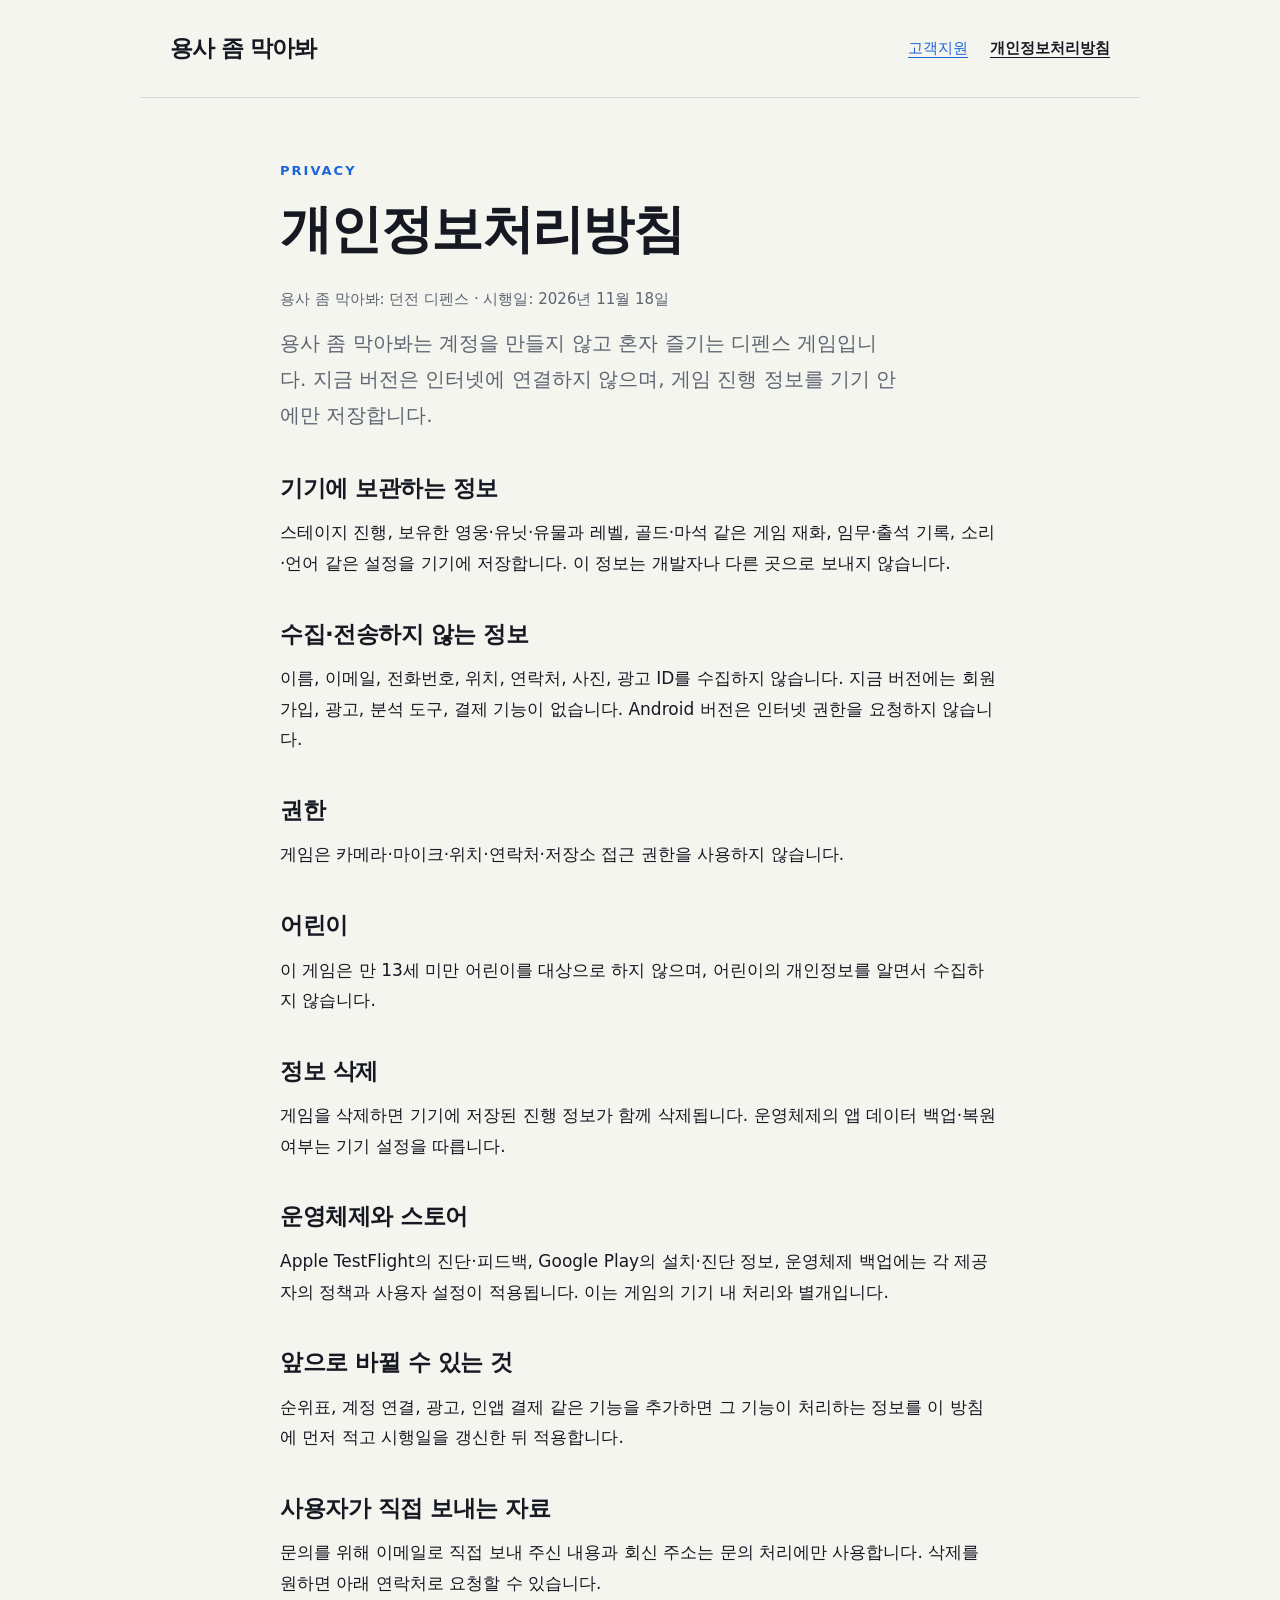
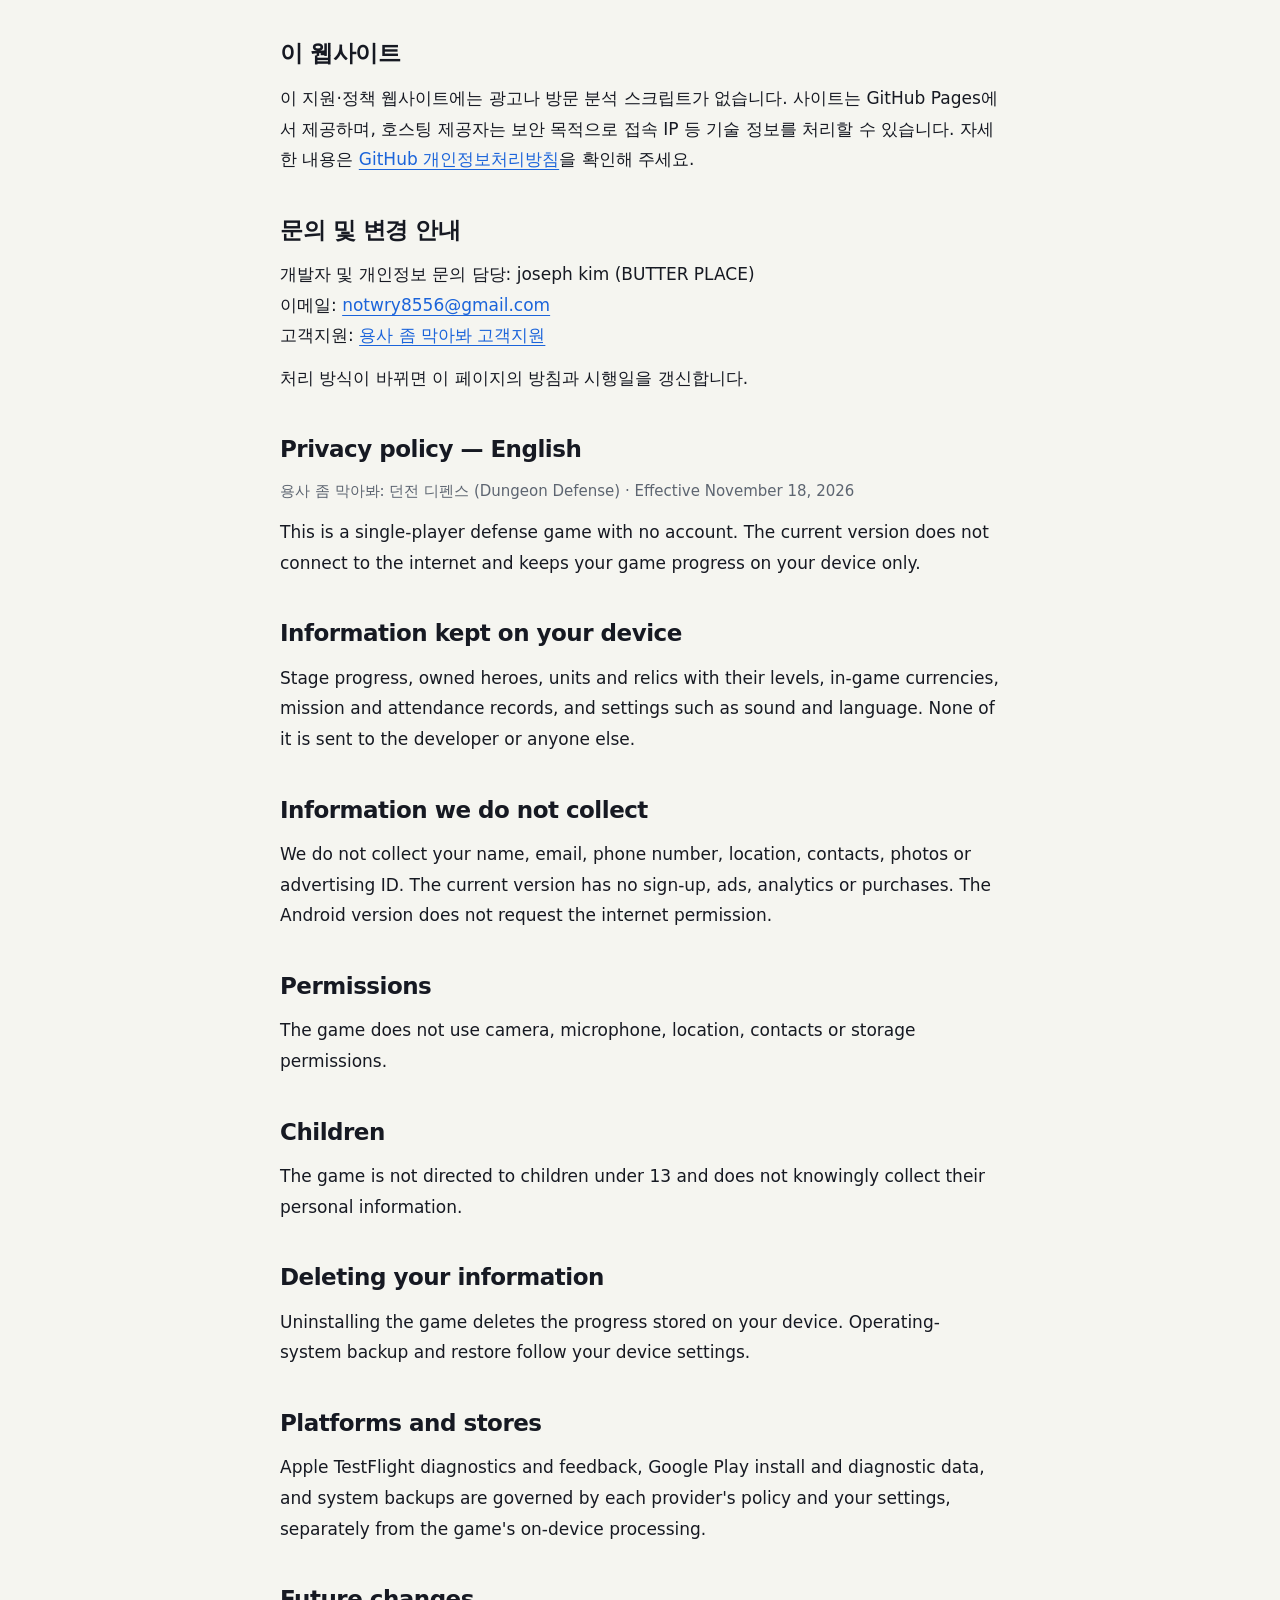
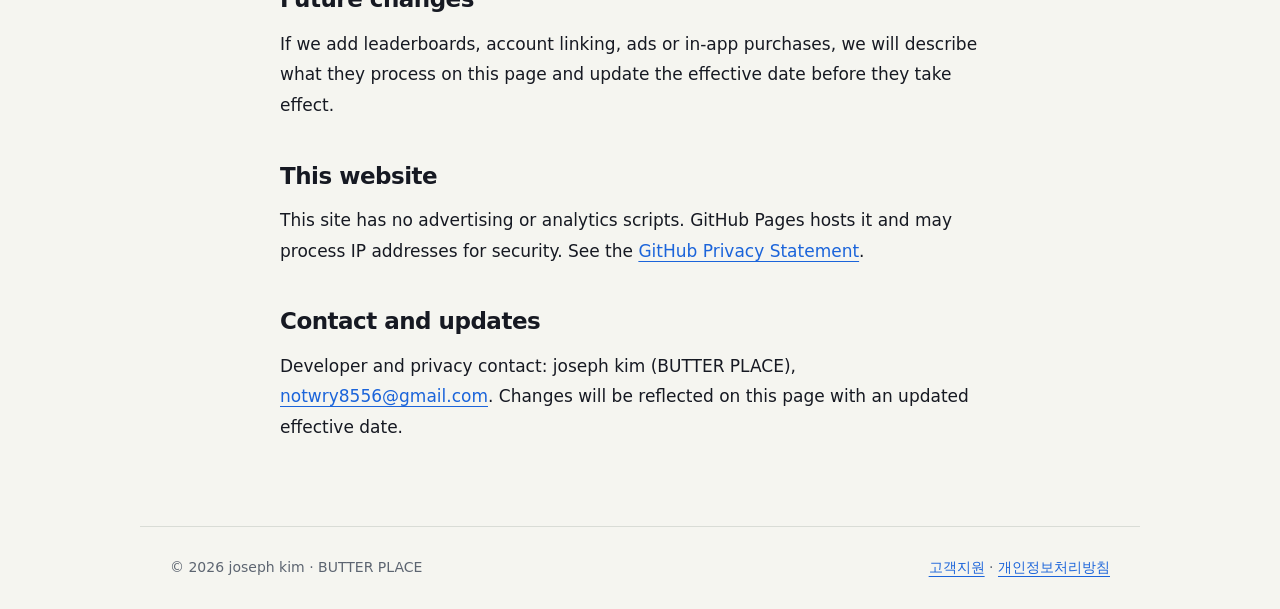
==== privacy/index.html @ f3224061 "용사 좀 막아봐: 고객지원 · 개인정보처리방침 페이지 Co-Authored-By: Claude Fable 5.2 <noreply@anthropic.com>" ====
<!doctype html>
<html lang="ko"><head><meta charset="utf-8"><meta name="viewport" content="width=device-width,initial-scale=1"><meta name="description" content="용사 좀 막아봐: 던전 디펜스 개인정보처리방침. 기기에 저장하는 게임 진행 정보, 권한, 삭제 방법과 문의 연락처 안내."><title>개인정보처리방침 · 용사 좀 막아봐</title><link rel="stylesheet" href="../style.css"></head><body>
<header><a href="../" aria-label="용사 좀 막아봐 홈">용사 좀 막아봐</a><nav aria-label="주요 메뉴"><a href="../support/">고객지원</a><a href="../privacy/" aria-current="page">개인정보처리방침</a></nav></header>
<main class="prose"><span class="eyebrow">PRIVACY</span><h1>개인정보처리방침</h1><p class="date">용사 좀 막아봐: 던전 디펜스 · 시행일: 2026년 11월 18일</p><p class="lead">용사 좀 막아봐는 계정을 만들지 않고 혼자 즐기는 디펜스 게임입니다. 지금 버전은 인터넷에 연결하지 않으며, 게임 진행 정보를 기기 안에만 저장합니다.</p>
<h2>기기에 보관하는 정보</h2><p>스테이지 진행, 보유한 영웅·유닛·유물과 레벨, 골드·마석 같은 게임 재화, 임무·출석 기록, 소리·언어 같은 설정을 기기에 저장합니다. 이 정보는 개발자나 다른 곳으로 보내지 않습니다.</p>
<h2>수집·전송하지 않는 정보</h2><p>이름, 이메일, 전화번호, 위치, 연락처, 사진, 광고 ID를 수집하지 않습니다. 지금 버전에는 회원 가입, 광고, 분석 도구, 결제 기능이 없습니다. Android 버전은 인터넷 권한을 요청하지 않습니다.</p>
<h2>권한</h2><p>게임은 카메라·마이크·위치·연락처·저장소 접근 권한을 사용하지 않습니다.</p>
<h2>어린이</h2><p>이 게임은 만 13세 미만 어린이를 대상으로 하지 않으며, 어린이의 개인정보를 알면서 수집하지 않습니다.</p>
<h2>정보 삭제</h2><p>게임을 삭제하면 기기에 저장된 진행 정보가 함께 삭제됩니다. 운영체제의 앱 데이터 백업·복원 여부는 기기 설정을 따릅니다.</p>
<h2>운영체제와 스토어</h2><p>Apple TestFlight의 진단·피드백, Google Play의 설치·진단 정보, 운영체제 백업에는 각 제공자의 정책과 사용자 설정이 적용됩니다. 이는 게임의 기기 내 처리와 별개입니다.</p>
<h2>앞으로 바뀔 수 있는 것</h2><p>순위표, 계정 연결, 광고, 인앱 결제 같은 기능을 추가하면 그 기능이 처리하는 정보를 이 방침에 먼저 적고 시행일을 갱신한 뒤 적용합니다.</p>
<h2>사용자가 직접 보내는 자료</h2><p>문의를 위해 이메일로 직접 보내 주신 내용과 회신 주소는 문의 처리에만 사용합니다. 삭제를 원하면 아래 연락처로 요청할 수 있습니다.</p>
<h2>이 웹사이트</h2><p>이 지원·정책 웹사이트에는 광고나 방문 분석 스크립트가 없습니다. 사이트는 GitHub Pages에서 제공하며, 호스팅 제공자는 보안 목적으로 접속 IP 등 기술 정보를 처리할 수 있습니다. 자세한 내용은 <a href="https://docs.github.com/ko/site-policy/privacy-policies/github-general-privacy-statement">GitHub 개인정보처리방침</a>을 확인해 주세요.</p>
<h2>문의 및 변경 안내</h2><p>개발자 및 개인정보 문의 담당: joseph kim (BUTTER PLACE)<br>이메일: <a href="mailto:notwry8556@gmail.com">notwry8556@gmail.com</a><br>고객지원: <a href="../support/">용사 좀 막아봐 고객지원</a></p><p>처리 방식이 바뀌면 이 페이지의 방침과 시행일을 갱신합니다.</p>
<section id="english" lang="en"><h2>Privacy policy — English</h2><p class="date">용사 좀 막아봐: 던전 디펜스 (Dungeon Defense) · Effective November 18, 2026</p><p>This is a single-player defense game with no account. The current version does not connect to the internet and keeps your game progress on your device only.</p>
<h2>Information kept on your device</h2><p>Stage progress, owned heroes, units and relics with their levels, in-game currencies, mission and attendance records, and settings such as sound and language. None of it is sent to the developer or anyone else.</p>
<h2>Information we do not collect</h2><p>We do not collect your name, email, phone number, location, contacts, photos or advertising ID. The current version has no sign-up, ads, analytics or purchases. The Android version does not request the internet permission.</p>
<h2>Permissions</h2><p>The game does not use camera, microphone, location, contacts or storage permissions.</p>
<h2>Children</h2><p>The game is not directed to children under 13 and does not knowingly collect their personal information.</p>
<h2>Deleting your information</h2><p>Uninstalling the game deletes the progress stored on your device. Operating-system backup and restore follow your device settings.</p>
<h2>Platforms and stores</h2><p>Apple TestFlight diagnostics and feedback, Google Play install and diagnostic data, and system backups are governed by each provider's policy and your settings, separately from the game's on-device processing.</p>
<h2>Future changes</h2><p>If we add leaderboards, account linking, ads or in-app purchases, we will describe what they process on this page and update the effective date before they take effect.</p>
<h2>This website</h2><p>This site has no advertising or analytics scripts. GitHub Pages hosts it and may process IP addresses for security. See the <a href="https://docs.github.com/en/site-policy/privacy-policies/github-general-privacy-statement">GitHub Privacy Statement</a>.</p>
<h2>Contact and updates</h2><p>Developer and privacy contact: joseph kim (BUTTER PLACE), <a href="mailto:notwry8556@gmail.com">notwry8556@gmail.com</a>. Changes will be reflected on this page with an updated effective date.</p></section></main>
<footer><p>© 2026 joseph kim · BUTTER PLACE</p><p><a href="../support/">고객지원</a> · <a href="../privacy/">개인정보처리방침</a></p></footer></body></html>
---- style.css ----
:root{color-scheme:light;--ink:#161922;--muted:#5d6571;--paper:#f5f5f0;--line:#d9dcd6;--accent:#1b64da}*{box-sizing:border-box}body{margin:0;background:var(--paper);color:var(--ink);font:17px/1.8 system-ui,-apple-system,BlinkMacSystemFont,"Apple SD Gothic Neo","Noto Sans KR",sans-serif}a{color:var(--accent);text-underline-offset:4px}a:focus-visible,summary:focus-visible{outline:3px solid var(--accent);outline-offset:5px}header,main,footer{max-width:1000px;margin:auto;padding:28px 30px}header{display:flex;justify-content:space-between;align-items:center;border-bottom:1px solid var(--line);gap:24px}header>a{text-decoration:none;color:var(--ink);font-weight:800;font-size:23px;letter-spacing:-1px}nav{display:flex;flex-wrap:wrap;gap:22px;font-size:15px}nav a[aria-current=page]{font-weight:750;color:var(--ink)}main{padding-top:56px;padding-bottom:72px}h1{font-size:clamp(30px,5vw,52px);line-height:1.25;letter-spacing:-1.6px;margin:12px 0 24px}h2{font-size:23px;line-height:1.5;margin:38px 0 12px;letter-spacing:-.5px}p{margin:12px 0}li{margin:8px 0}.eyebrow{font-size:13px;font-weight:750;letter-spacing:2px;text-transform:uppercase;color:var(--accent)}.lead{font-size:20px;color:var(--muted);max-width:620px}.hero{display:grid;grid-template-columns:1.5fr 1fr;align-items:center;gap:44px}.logo{width:100%;max-width:320px;height:auto;justify-self:end}.actions{display:flex;flex-wrap:wrap;gap:18px;align-items:center;margin-top:28px}.button{display:inline-block;background:var(--ink);color:white;border:2px solid var(--ink);border-radius:10px;padding:10px 18px;text-decoration:none;font-weight:650}.cards{display:grid;grid-template-columns:repeat(3,1fr);gap:18px;margin-top:46px}.card{background:#fff;border:1px solid var(--line);border-radius:14px;padding:24px}.card h2{margin:0 0 10px;font-size:20px}.card p{font-size:16px;color:var(--muted);margin:0}.prose{max-width:780px}.notice{border-left:4px solid #3182f6;background:#fff;padding:16px 20px;margin:24px 0}.email{font-size:clamp(17px,3vw,23px);overflow-wrap:anywhere}.date,.muted{color:var(--muted);font-size:15px}details{border-top:1px solid var(--line);padding:18px 0}details:last-child{border-bottom:1px solid var(--line)}summary{cursor:pointer;font-weight:650}details p{color:var(--muted)}footer{border-top:1px solid var(--line);color:var(--muted);font-size:14px;display:flex;justify-content:space-between;gap:20px;flex-wrap:wrap}footer p{margin:0}.lang{margin-top:48px;padding-top:24px;border-top:1px solid var(--line)}@media(max-width:640px){header,main,footer{padding-left:22px;padding-right:22px}header{align-items:flex-start;gap:16px}nav{gap:8px 16px;font-size:14px}.hero{grid-template-columns:1fr;gap:28px}.logo{max-width:220px;justify-self:start;grid-row:1}.cards{grid-template-columns:1fr;gap:14px;margin-top:32px}main{padding-top:36px}h1{letter-spacing:-1px}.lead{font-size:18px}}
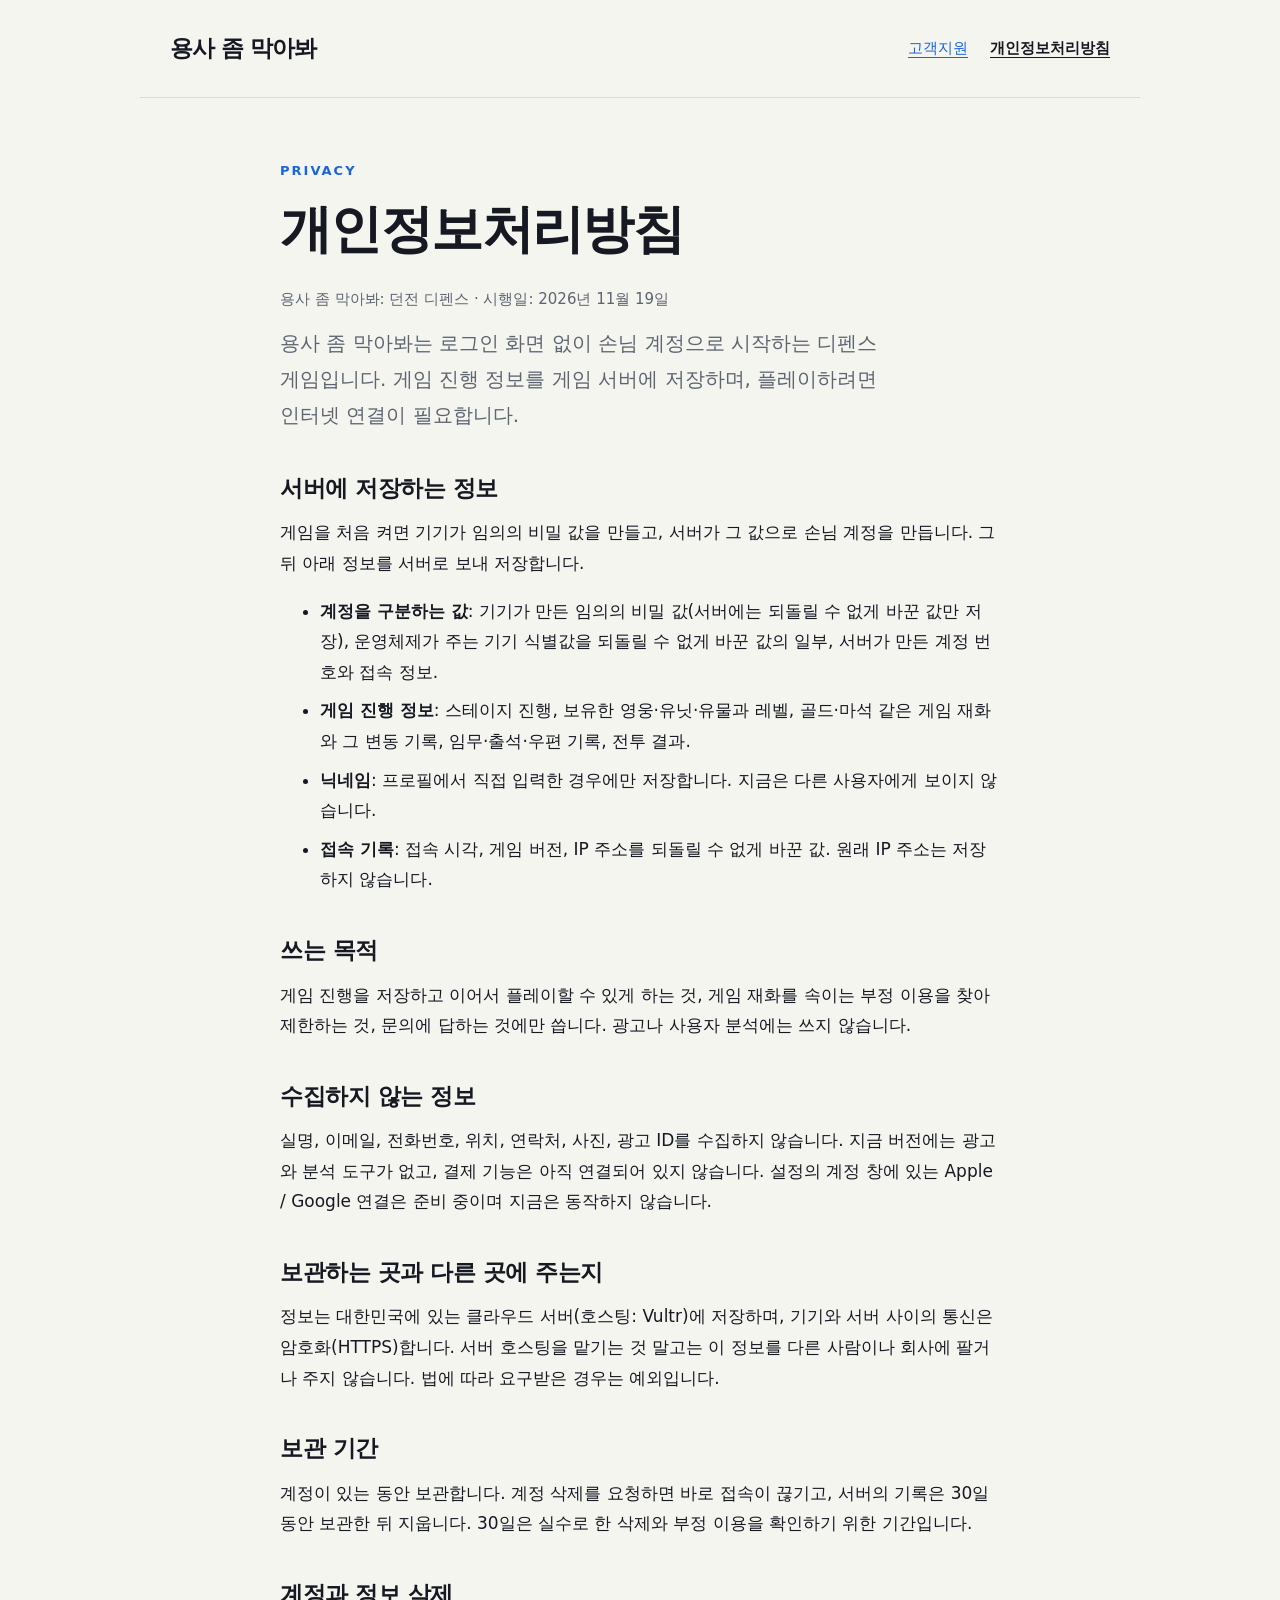
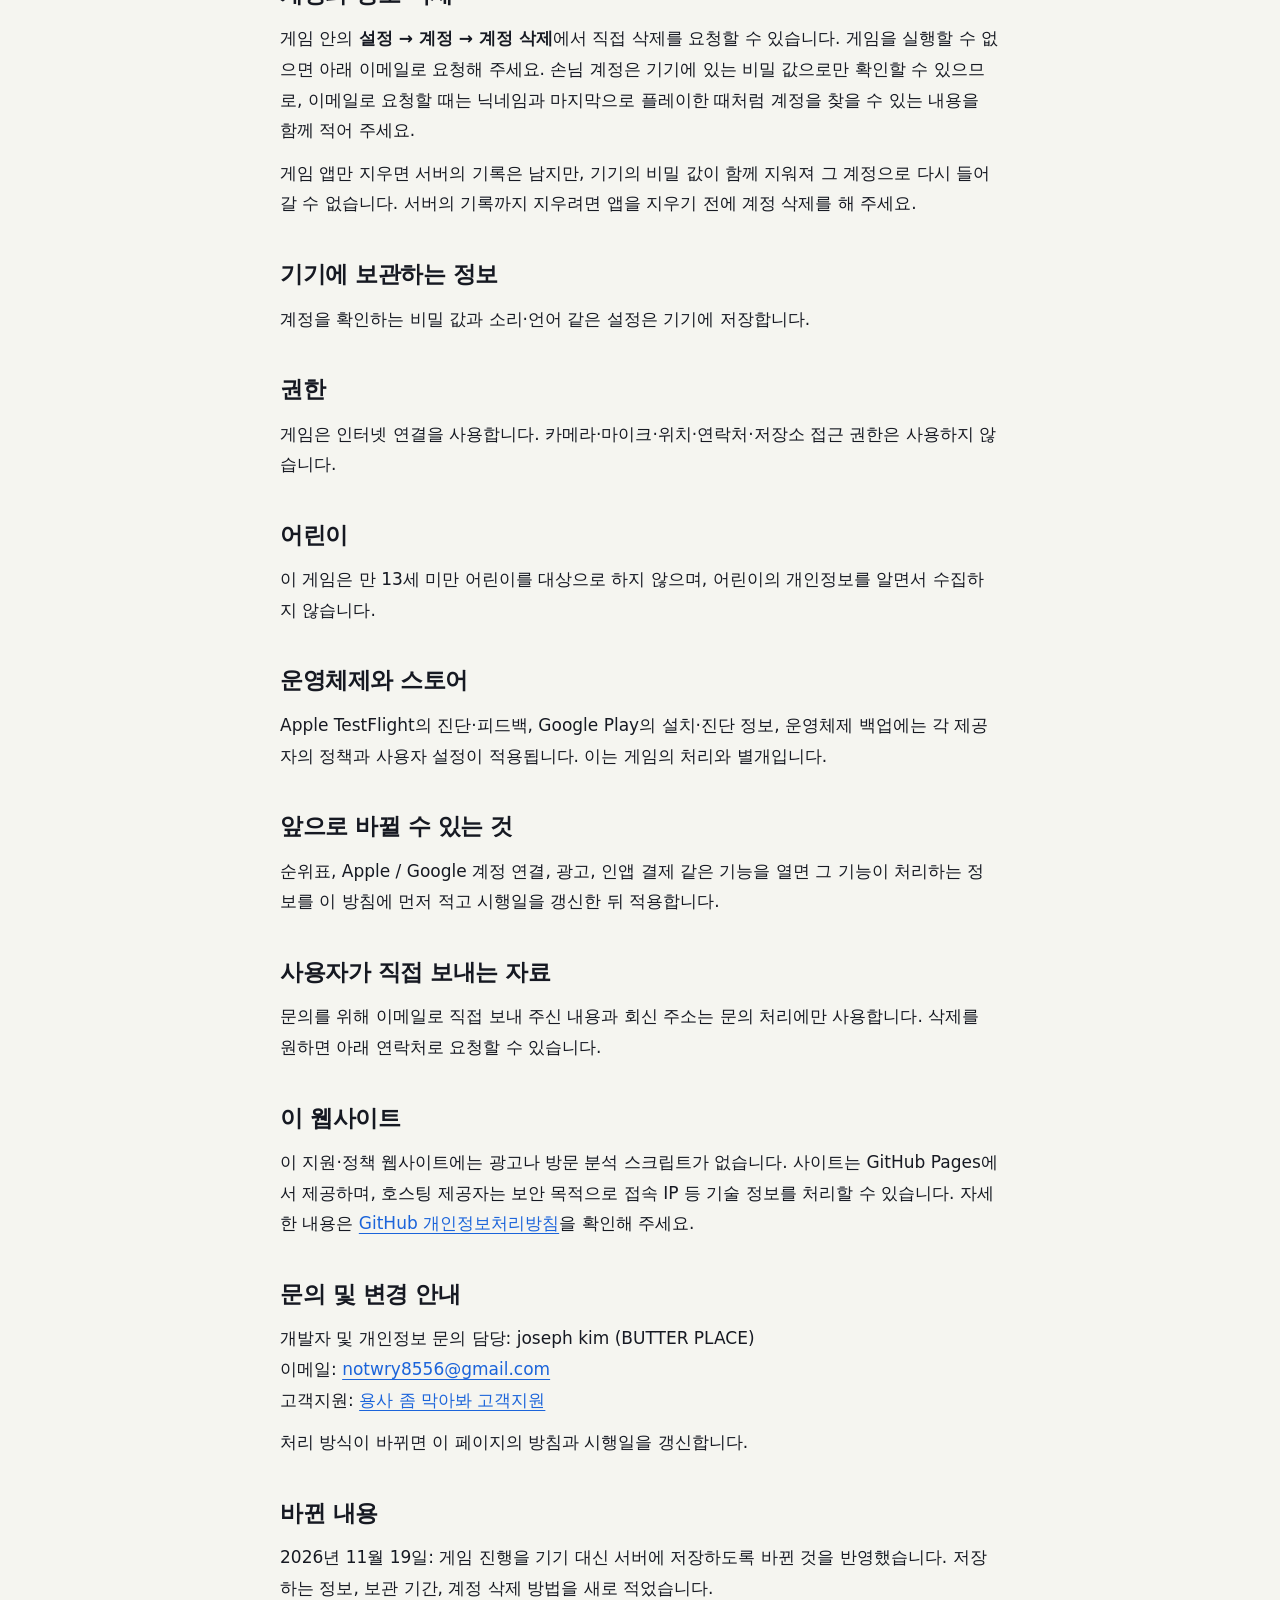
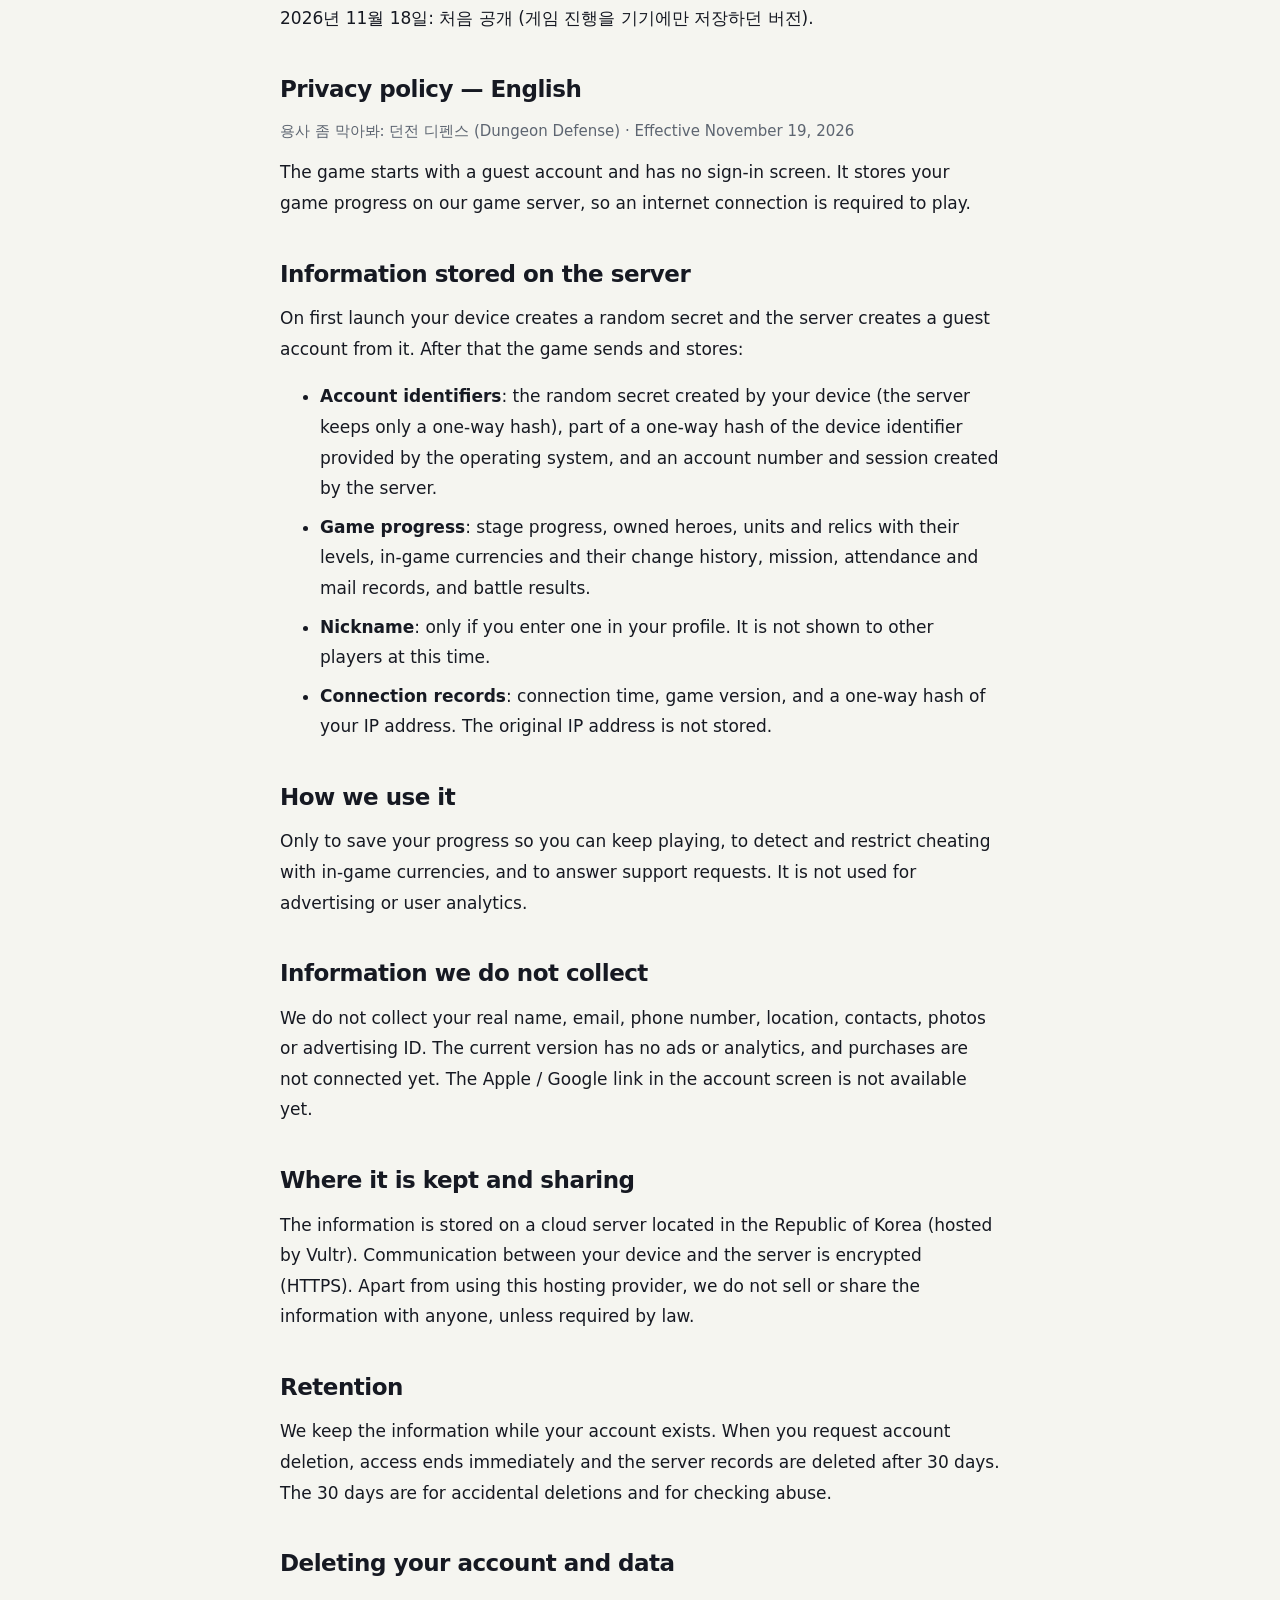
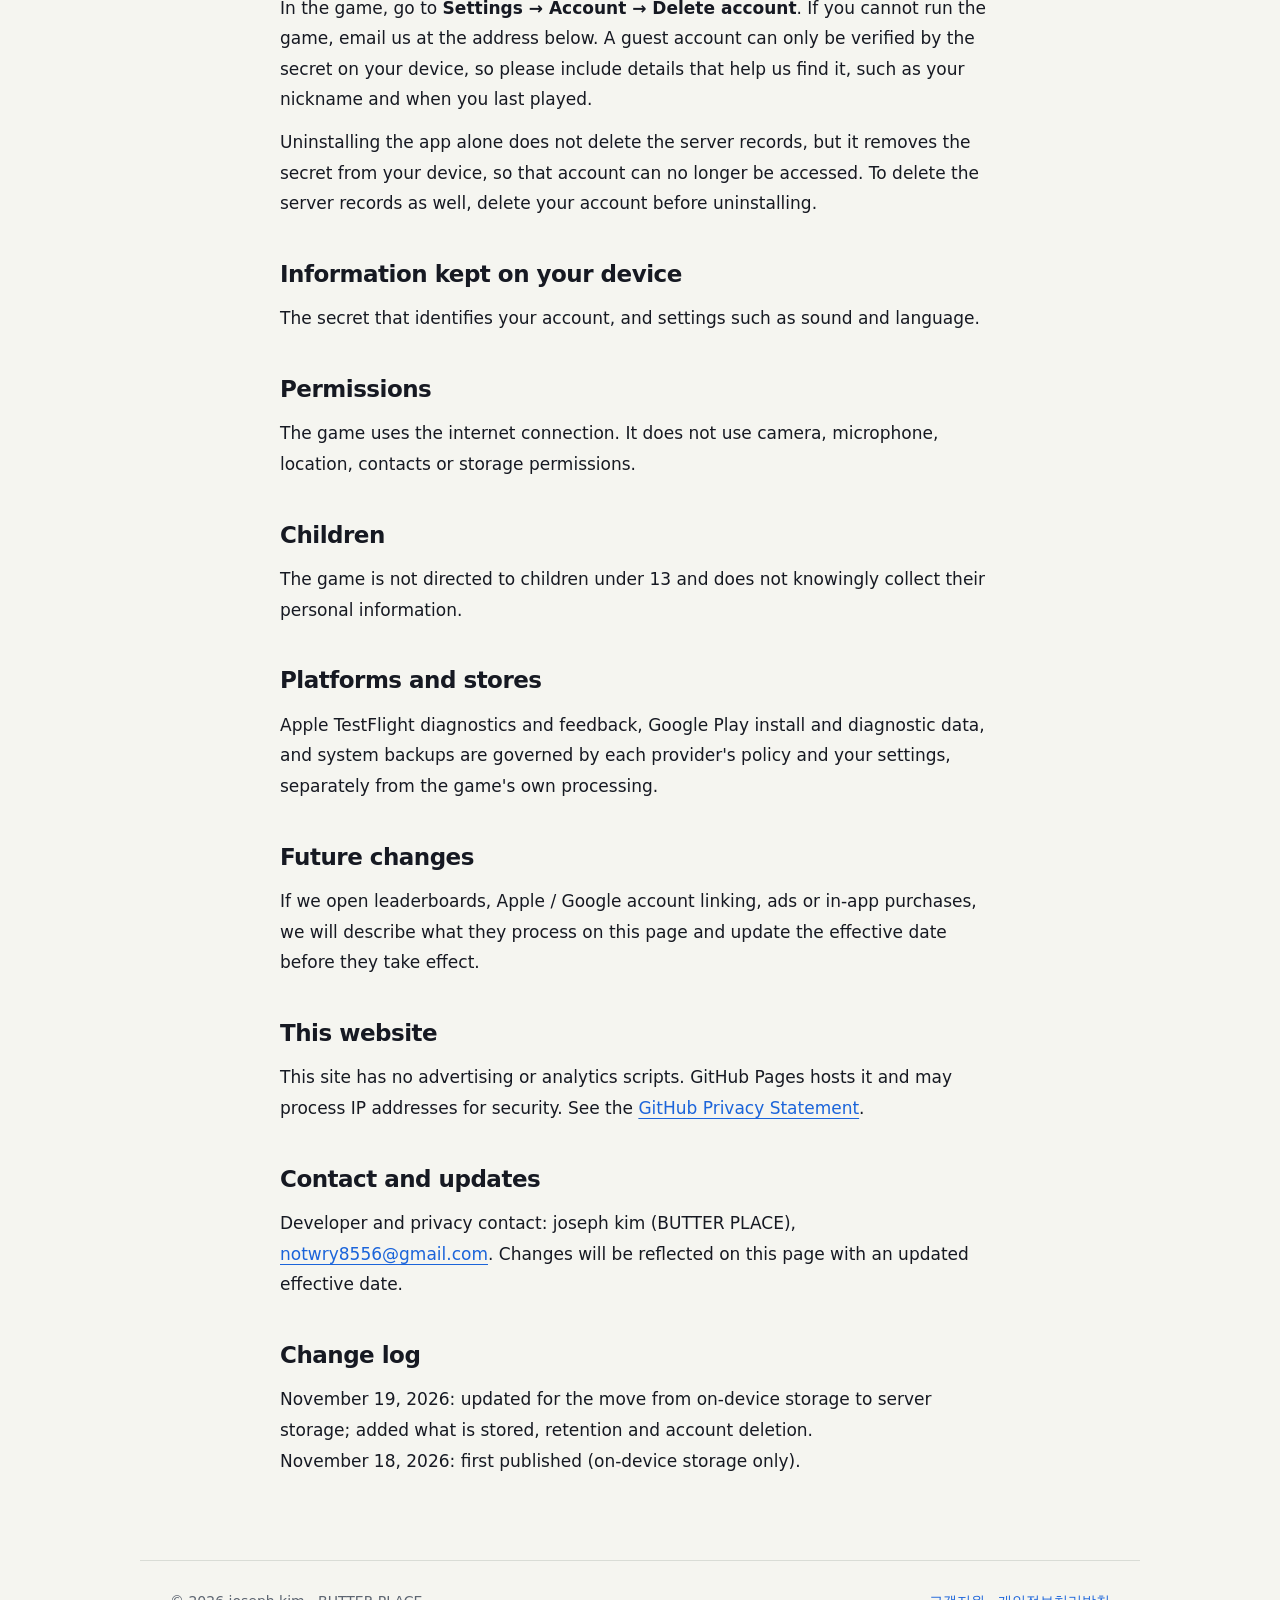
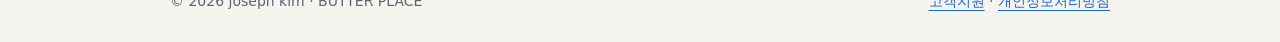
==== commit a0f035d0: "개인정보처리방침 · 고객지원: 서버 저장 반영 (시행일 2026-11-19) 게임 진행을 기기 대신 서버에 저장하게 된 것을 반영한다. 저장하는 정보, 쓰는 목적, 보관 기간(삭제" ====
--- a/privacy/index.html
+++ b/privacy/index.html
@@ -1,25 +1,35 @@
 <!doctype html>
-<html lang="ko"><head><meta charset="utf-8"><meta name="viewport" content="width=device-width,initial-scale=1"><meta name="description" content="용사 좀 막아봐: 던전 디펜스 개인정보처리방침. 기기에 저장하는 게임 진행 정보, 권한, 삭제 방법과 문의 연락처 안내."><title>개인정보처리방침 · 용사 좀 막아봐</title><link rel="stylesheet" href="../style.css"></head><body>
+<html lang="ko"><head><meta charset="utf-8"><meta name="viewport" content="width=device-width,initial-scale=1"><meta name="description" content="용사 좀 막아봐: 던전 디펜스 개인정보처리방침. 서버에 저장하는 게임 진행 정보, 보관 기간, 계정 삭제 방법과 문의 연락처 안내."><title>개인정보처리방침 · 용사 좀 막아봐</title><link rel="stylesheet" href="../style.css"></head><body>
 <header><a href="../" aria-label="용사 좀 막아봐 홈">용사 좀 막아봐</a><nav aria-label="주요 메뉴"><a href="../support/">고객지원</a><a href="../privacy/" aria-current="page">개인정보처리방침</a></nav></header>
-<main class="prose"><span class="eyebrow">PRIVACY</span><h1>개인정보처리방침</h1><p class="date">용사 좀 막아봐: 던전 디펜스 · 시행일: 2026년 11월 18일</p><p class="lead">용사 좀 막아봐는 계정을 만들지 않고 혼자 즐기는 디펜스 게임입니다. 지금 버전은 인터넷에 연결하지 않으며, 게임 진행 정보를 기기 안에만 저장합니다.</p>
-<h2>기기에 보관하는 정보</h2><p>스테이지 진행, 보유한 영웅·유닛·유물과 레벨, 골드·마석 같은 게임 재화, 임무·출석 기록, 소리·언어 같은 설정을 기기에 저장합니다. 이 정보는 개발자나 다른 곳으로 보내지 않습니다.</p>
-<h2>수집·전송하지 않는 정보</h2><p>이름, 이메일, 전화번호, 위치, 연락처, 사진, 광고 ID를 수집하지 않습니다. 지금 버전에는 회원 가입, 광고, 분석 도구, 결제 기능이 없습니다. Android 버전은 인터넷 권한을 요청하지 않습니다.</p>
-<h2>권한</h2><p>게임은 카메라·마이크·위치·연락처·저장소 접근 권한을 사용하지 않습니다.</p>
+<main class="prose"><span class="eyebrow">PRIVACY</span><h1>개인정보처리방침</h1><p class="date">용사 좀 막아봐: 던전 디펜스 · 시행일: 2026년 11월 19일</p><p class="lead">용사 좀 막아봐는 로그인 화면 없이 손님 계정으로 시작하는 디펜스 게임입니다. 게임 진행 정보를 게임 서버에 저장하며, 플레이하려면 인터넷 연결이 필요합니다.</p>
+<h2>서버에 저장하는 정보</h2><p>게임을 처음 켜면 기기가 임의의 비밀 값을 만들고, 서버가 그 값으로 손님 계정을 만듭니다. 그 뒤 아래 정보를 서버로 보내 저장합니다.</p><ul><li><strong>계정을 구분하는 값</strong>: 기기가 만든 임의의 비밀 값(서버에는 되돌릴 수 없게 바꾼 값만 저장), 운영체제가 주는 기기 식별값을 되돌릴 수 없게 바꾼 값의 일부, 서버가 만든 계정 번호와 접속 정보.</li><li><strong>게임 진행 정보</strong>: 스테이지 진행, 보유한 영웅·유닛·유물과 레벨, 골드·마석 같은 게임 재화와 그 변동 기록, 임무·출석·우편 기록, 전투 결과.</li><li><strong>닉네임</strong>: 프로필에서 직접 입력한 경우에만 저장합니다. 지금은 다른 사용자에게 보이지 않습니다.</li><li><strong>접속 기록</strong>: 접속 시각, 게임 버전, IP 주소를 되돌릴 수 없게 바꾼 값. 원래 IP 주소는 저장하지 않습니다.</li></ul>
+<h2>쓰는 목적</h2><p>게임 진행을 저장하고 이어서 플레이할 수 있게 하는 것, 게임 재화를 속이는 부정 이용을 찾아 제한하는 것, 문의에 답하는 것에만 씁니다. 광고나 사용자 분석에는 쓰지 않습니다.</p>
+<h2>수집하지 않는 정보</h2><p>실명, 이메일, 전화번호, 위치, 연락처, 사진, 광고 ID를 수집하지 않습니다. 지금 버전에는 광고와 분석 도구가 없고, 결제 기능은 아직 연결되어 있지 않습니다. 설정의 계정 창에 있는 Apple / Google 연결은 준비 중이며 지금은 동작하지 않습니다.</p>
+<h2>보관하는 곳과 다른 곳에 주는지</h2><p>정보는 대한민국에 있는 클라우드 서버(호스팅: Vultr)에 저장하며, 기기와 서버 사이의 통신은 암호화(HTTPS)합니다. 서버 호스팅을 맡기는 것 말고는 이 정보를 다른 사람이나 회사에 팔거나 주지 않습니다. 법에 따라 요구받은 경우는 예외입니다.</p>
+<h2>보관 기간</h2><p>계정이 있는 동안 보관합니다. 계정 삭제를 요청하면 바로 접속이 끊기고, 서버의 기록은 30일 동안 보관한 뒤 지웁니다. 30일은 실수로 한 삭제와 부정 이용을 확인하기 위한 기간입니다.</p>
+<h2 id="delete">계정과 정보 삭제</h2><p>게임 안의 <strong>설정 → 계정 → 계정 삭제</strong>에서 직접 삭제를 요청할 수 있습니다. 게임을 실행할 수 없으면 아래 이메일로 요청해 주세요. 손님 계정은 기기에 있는 비밀 값으로만 확인할 수 있으므로, 이메일로 요청할 때는 닉네임과 마지막으로 플레이한 때처럼 계정을 찾을 수 있는 내용을 함께 적어 주세요.</p><p>게임 앱만 지우면 서버의 기록은 남지만, 기기의 비밀 값이 함께 지워져 그 계정으로 다시 들어갈 수 없습니다. 서버의 기록까지 지우려면 앱을 지우기 전에 계정 삭제를 해 주세요.</p>
+<h2>기기에 보관하는 정보</h2><p>계정을 확인하는 비밀 값과 소리·언어 같은 설정은 기기에 저장합니다.</p>
+<h2>권한</h2><p>게임은 인터넷 연결을 사용합니다. 카메라·마이크·위치·연락처·저장소 접근 권한은 사용하지 않습니다.</p>
 <h2>어린이</h2><p>이 게임은 만 13세 미만 어린이를 대상으로 하지 않으며, 어린이의 개인정보를 알면서 수집하지 않습니다.</p>
-<h2>정보 삭제</h2><p>게임을 삭제하면 기기에 저장된 진행 정보가 함께 삭제됩니다. 운영체제의 앱 데이터 백업·복원 여부는 기기 설정을 따릅니다.</p>
-<h2>운영체제와 스토어</h2><p>Apple TestFlight의 진단·피드백, Google Play의 설치·진단 정보, 운영체제 백업에는 각 제공자의 정책과 사용자 설정이 적용됩니다. 이는 게임의 기기 내 처리와 별개입니다.</p>
-<h2>앞으로 바뀔 수 있는 것</h2><p>순위표, 계정 연결, 광고, 인앱 결제 같은 기능을 추가하면 그 기능이 처리하는 정보를 이 방침에 먼저 적고 시행일을 갱신한 뒤 적용합니다.</p>
+<h2>운영체제와 스토어</h2><p>Apple TestFlight의 진단·피드백, Google Play의 설치·진단 정보, 운영체제 백업에는 각 제공자의 정책과 사용자 설정이 적용됩니다. 이는 게임의 처리와 별개입니다.</p>
+<h2>앞으로 바뀔 수 있는 것</h2><p>순위표, Apple / Google 계정 연결, 광고, 인앱 결제 같은 기능을 열면 그 기능이 처리하는 정보를 이 방침에 먼저 적고 시행일을 갱신한 뒤 적용합니다.</p>
 <h2>사용자가 직접 보내는 자료</h2><p>문의를 위해 이메일로 직접 보내 주신 내용과 회신 주소는 문의 처리에만 사용합니다. 삭제를 원하면 아래 연락처로 요청할 수 있습니다.</p>
 <h2>이 웹사이트</h2><p>이 지원·정책 웹사이트에는 광고나 방문 분석 스크립트가 없습니다. 사이트는 GitHub Pages에서 제공하며, 호스팅 제공자는 보안 목적으로 접속 IP 등 기술 정보를 처리할 수 있습니다. 자세한 내용은 <a href="https://docs.github.com/ko/site-policy/privacy-policies/github-general-privacy-statement">GitHub 개인정보처리방침</a>을 확인해 주세요.</p>
 <h2>문의 및 변경 안내</h2><p>개발자 및 개인정보 문의 담당: joseph kim (BUTTER PLACE)<br>이메일: <a href="mailto:notwry8556@gmail.com">notwry8556@gmail.com</a><br>고객지원: <a href="../support/">용사 좀 막아봐 고객지원</a></p><p>처리 방식이 바뀌면 이 페이지의 방침과 시행일을 갱신합니다.</p>
-<section id="english" lang="en"><h2>Privacy policy — English</h2><p class="date">용사 좀 막아봐: 던전 디펜스 (Dungeon Defense) · Effective November 18, 2026</p><p>This is a single-player defense game with no account. The current version does not connect to the internet and keeps your game progress on your device only.</p>
-<h2>Information kept on your device</h2><p>Stage progress, owned heroes, units and relics with their levels, in-game currencies, mission and attendance records, and settings such as sound and language. None of it is sent to the developer or anyone else.</p>
-<h2>Information we do not collect</h2><p>We do not collect your name, email, phone number, location, contacts, photos or advertising ID. The current version has no sign-up, ads, analytics or purchases. The Android version does not request the internet permission.</p>
-<h2>Permissions</h2><p>The game does not use camera, microphone, location, contacts or storage permissions.</p>
+<h2>바뀐 내용</h2><p>2026년 11월 19일: 게임 진행을 기기 대신 서버에 저장하도록 바뀐 것을 반영했습니다. 저장하는 정보, 보관 기간, 계정 삭제 방법을 새로 적었습니다.<br>2026년 11월 18일: 처음 공개 (게임 진행을 기기에만 저장하던 버전).</p>
+<section id="english" lang="en"><h2>Privacy policy — English</h2><p class="date">용사 좀 막아봐: 던전 디펜스 (Dungeon Defense) · Effective November 19, 2026</p><p>The game starts with a guest account and has no sign-in screen. It stores your game progress on our game server, so an internet connection is required to play.</p>
+<h2>Information stored on the server</h2><p>On first launch your device creates a random secret and the server creates a guest account from it. After that the game sends and stores:</p><ul><li><strong>Account identifiers</strong>: the random secret created by your device (the server keeps only a one-way hash), part of a one-way hash of the device identifier provided by the operating system, and an account number and session created by the server.</li><li><strong>Game progress</strong>: stage progress, owned heroes, units and relics with their levels, in-game currencies and their change history, mission, attendance and mail records, and battle results.</li><li><strong>Nickname</strong>: only if you enter one in your profile. It is not shown to other players at this time.</li><li><strong>Connection records</strong>: connection time, game version, and a one-way hash of your IP address. The original IP address is not stored.</li></ul>
+<h2>How we use it</h2><p>Only to save your progress so you can keep playing, to detect and restrict cheating with in-game currencies, and to answer support requests. It is not used for advertising or user analytics.</p>
+<h2>Information we do not collect</h2><p>We do not collect your real name, email, phone number, location, contacts, photos or advertising ID. The current version has no ads or analytics, and purchases are not connected yet. The Apple / Google link in the account screen is not available yet.</p>
+<h2>Where it is kept and sharing</h2><p>The information is stored on a cloud server located in the Republic of Korea (hosted by Vultr). Communication between your device and the server is encrypted (HTTPS). Apart from using this hosting provider, we do not sell or share the information with anyone, unless required by law.</p>
+<h2>Retention</h2><p>We keep the information while your account exists. When you request account deletion, access ends immediately and the server records are deleted after 30 days. The 30 days are for accidental deletions and for checking abuse.</p>
+<h2 id="delete-en">Deleting your account and data</h2><p>In the game, go to <strong>Settings → Account → Delete account</strong>. If you cannot run the game, email us at the address below. A guest account can only be verified by the secret on your device, so please include details that help us find it, such as your nickname and when you last played.</p><p>Uninstalling the app alone does not delete the server records, but it removes the secret from your device, so that account can no longer be accessed. To delete the server records as well, delete your account before uninstalling.</p>
+<h2>Information kept on your device</h2><p>The secret that identifies your account, and settings such as sound and language.</p>
+<h2>Permissions</h2><p>The game uses the internet connection. It does not use camera, microphone, location, contacts or storage permissions.</p>
 <h2>Children</h2><p>The game is not directed to children under 13 and does not knowingly collect their personal information.</p>
-<h2>Deleting your information</h2><p>Uninstalling the game deletes the progress stored on your device. Operating-system backup and restore follow your device settings.</p>
-<h2>Platforms and stores</h2><p>Apple TestFlight diagnostics and feedback, Google Play install and diagnostic data, and system backups are governed by each provider's policy and your settings, separately from the game's on-device processing.</p>
-<h2>Future changes</h2><p>If we add leaderboards, account linking, ads or in-app purchases, we will describe what they process on this page and update the effective date before they take effect.</p>
+<h2>Platforms and stores</h2><p>Apple TestFlight diagnostics and feedback, Google Play install and diagnostic data, and system backups are governed by each provider's policy and your settings, separately from the game's own processing.</p>
+<h2>Future changes</h2><p>If we open leaderboards, Apple / Google account linking, ads or in-app purchases, we will describe what they process on this page and update the effective date before they take effect.</p>
 <h2>This website</h2><p>This site has no advertising or analytics scripts. GitHub Pages hosts it and may process IP addresses for security. See the <a href="https://docs.github.com/en/site-policy/privacy-policies/github-general-privacy-statement">GitHub Privacy Statement</a>.</p>
-<h2>Contact and updates</h2><p>Developer and privacy contact: joseph kim (BUTTER PLACE), <a href="mailto:notwry8556@gmail.com">notwry8556@gmail.com</a>. Changes will be reflected on this page with an updated effective date.</p></section></main>
+<h2>Contact and updates</h2><p>Developer and privacy contact: joseph kim (BUTTER PLACE), <a href="mailto:notwry8556@gmail.com">notwry8556@gmail.com</a>. Changes will be reflected on this page with an updated effective date.</p>
+<h2>Change log</h2><p>November 19, 2026: updated for the move from on-device storage to server storage; added what is stored, retention and account deletion.<br>November 18, 2026: first published (on-device storage only).</p></section></main>
 <footer><p>© 2026 joseph kim · BUTTER PLACE</p><p><a href="../support/">고객지원</a> · <a href="../privacy/">개인정보처리방침</a></p></footer></body></html>
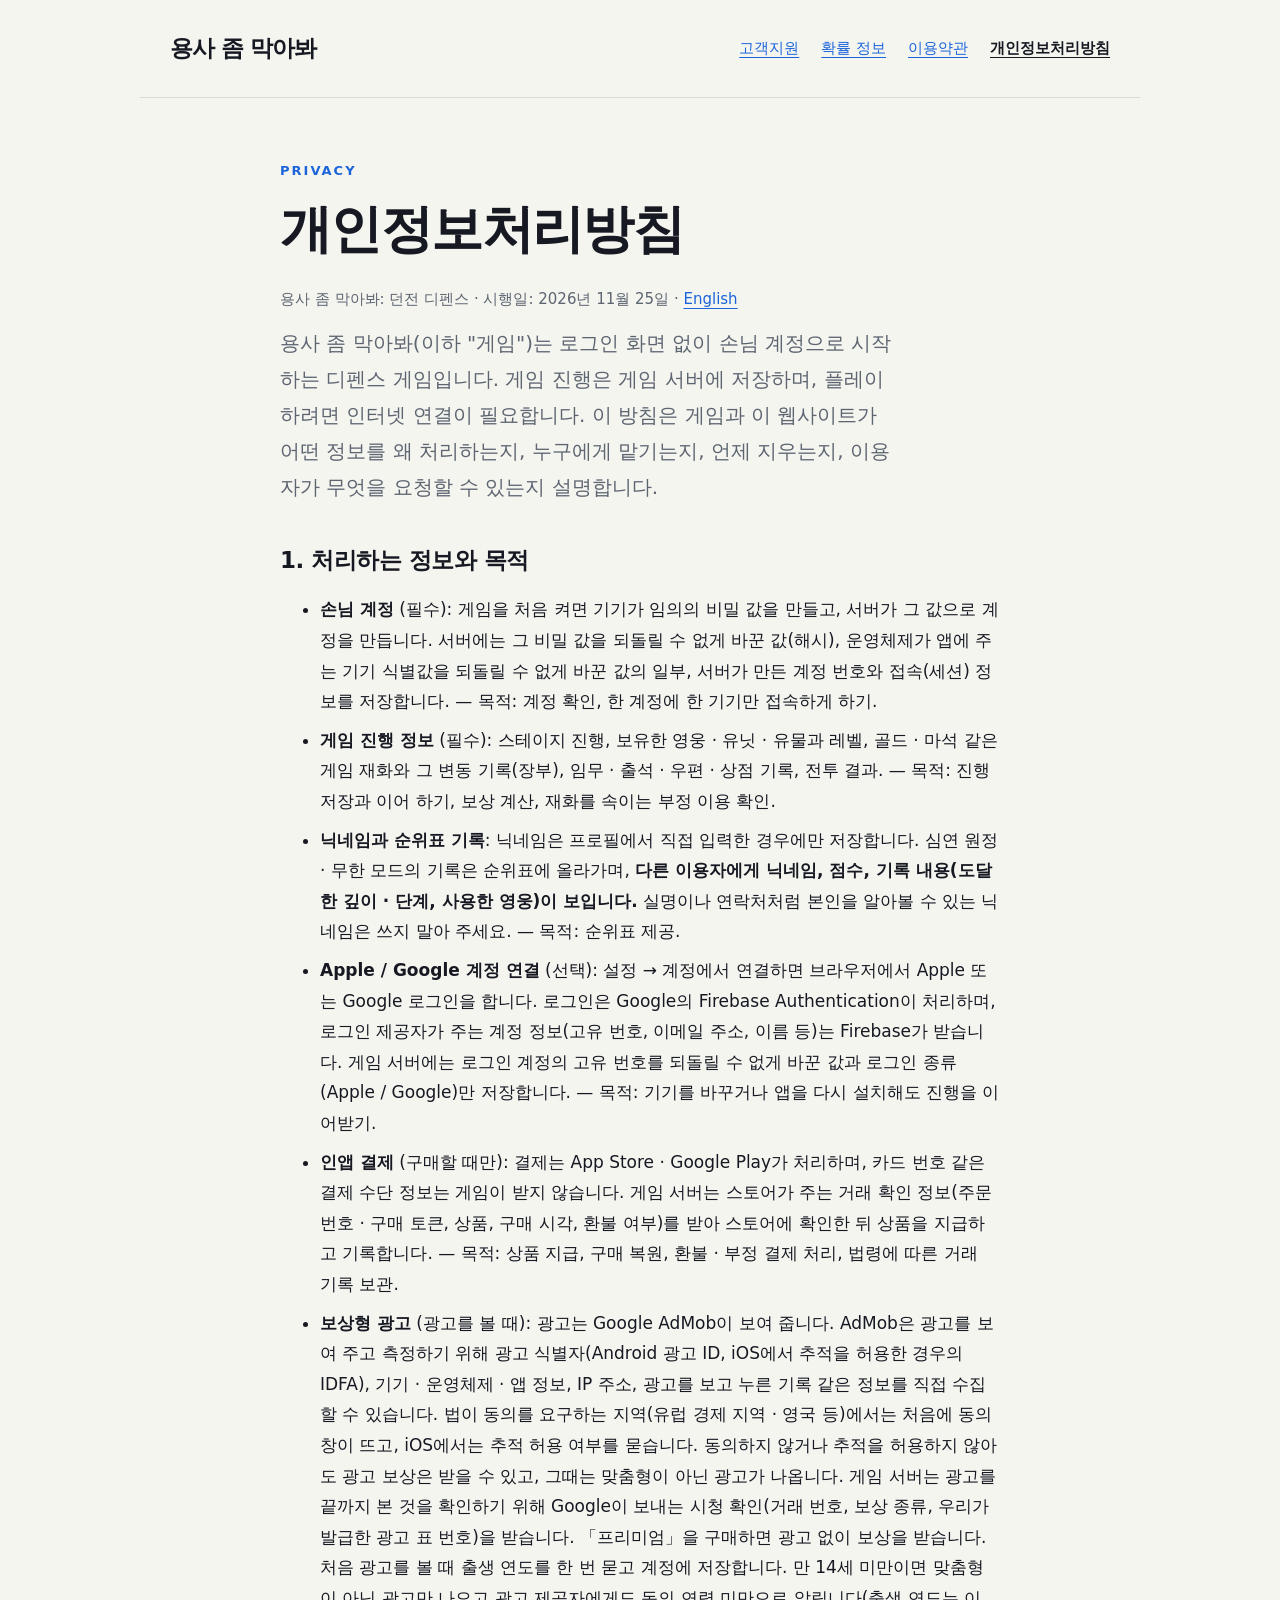
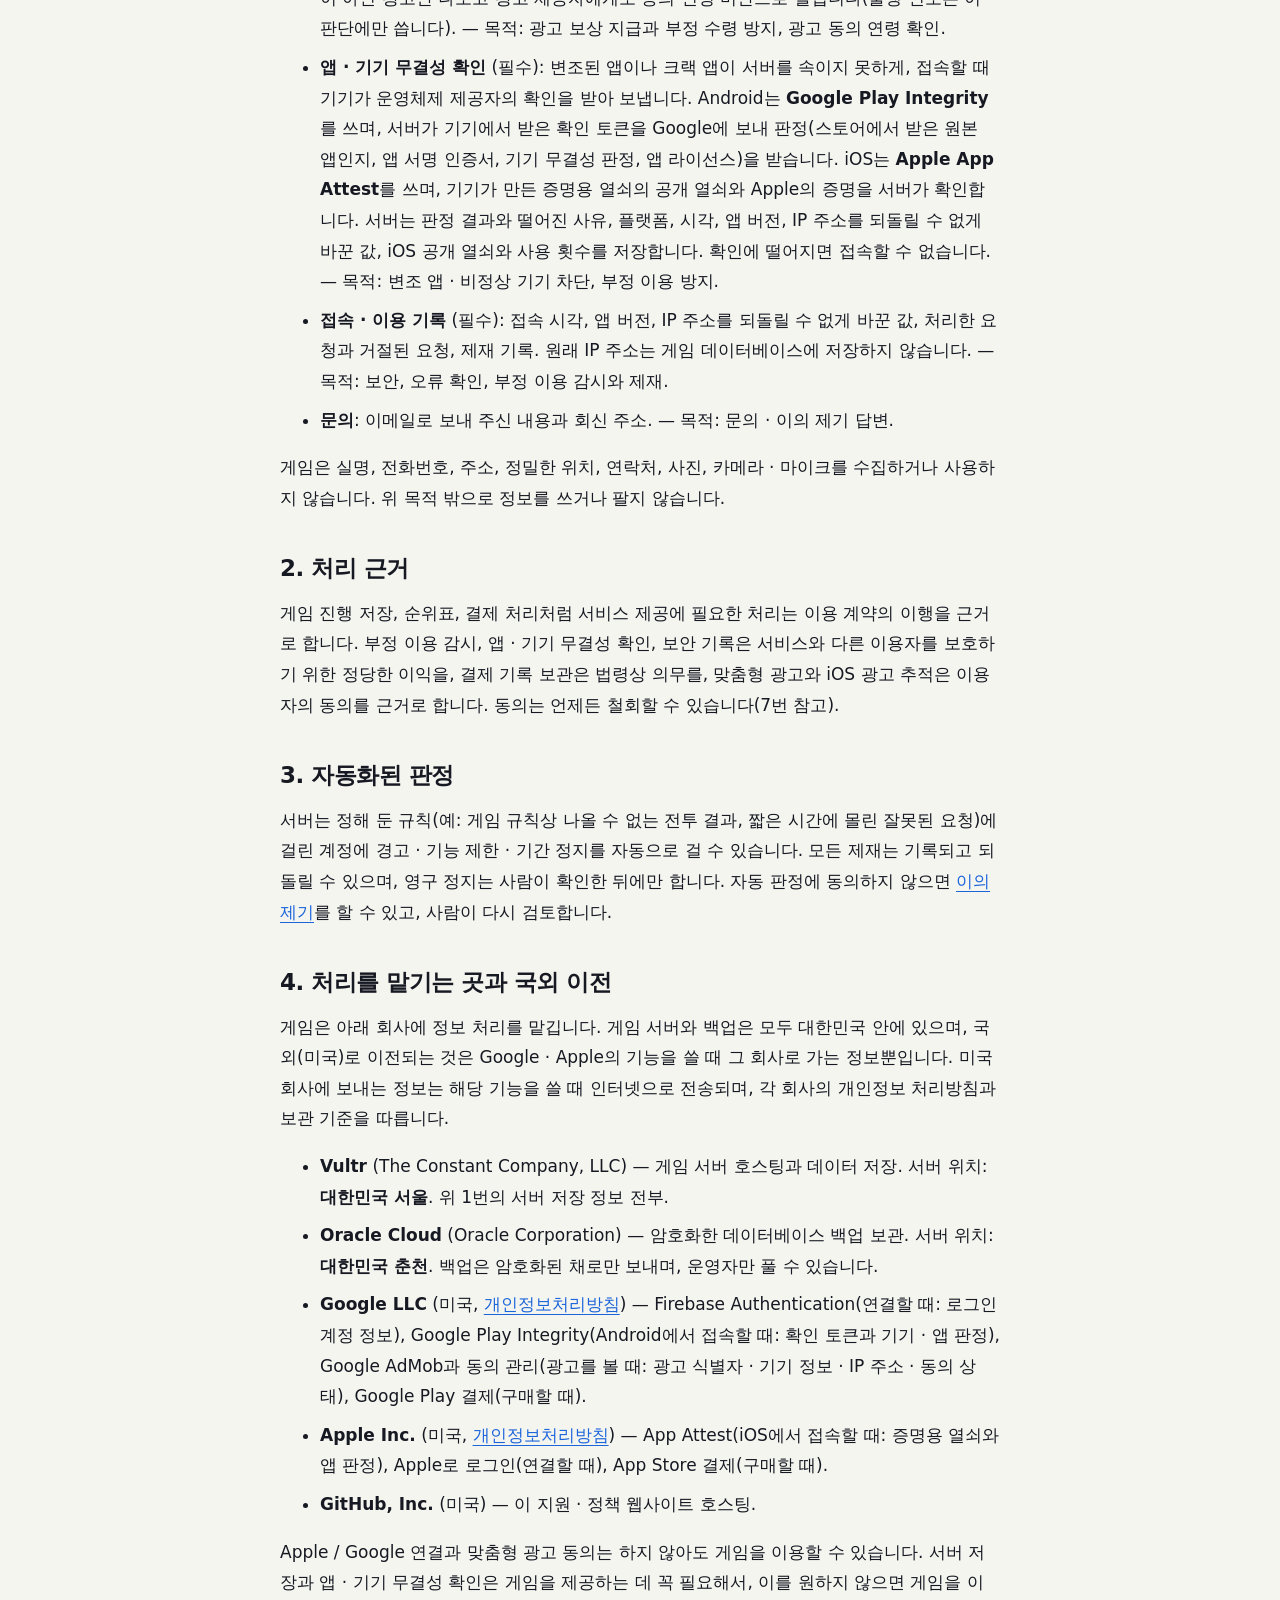
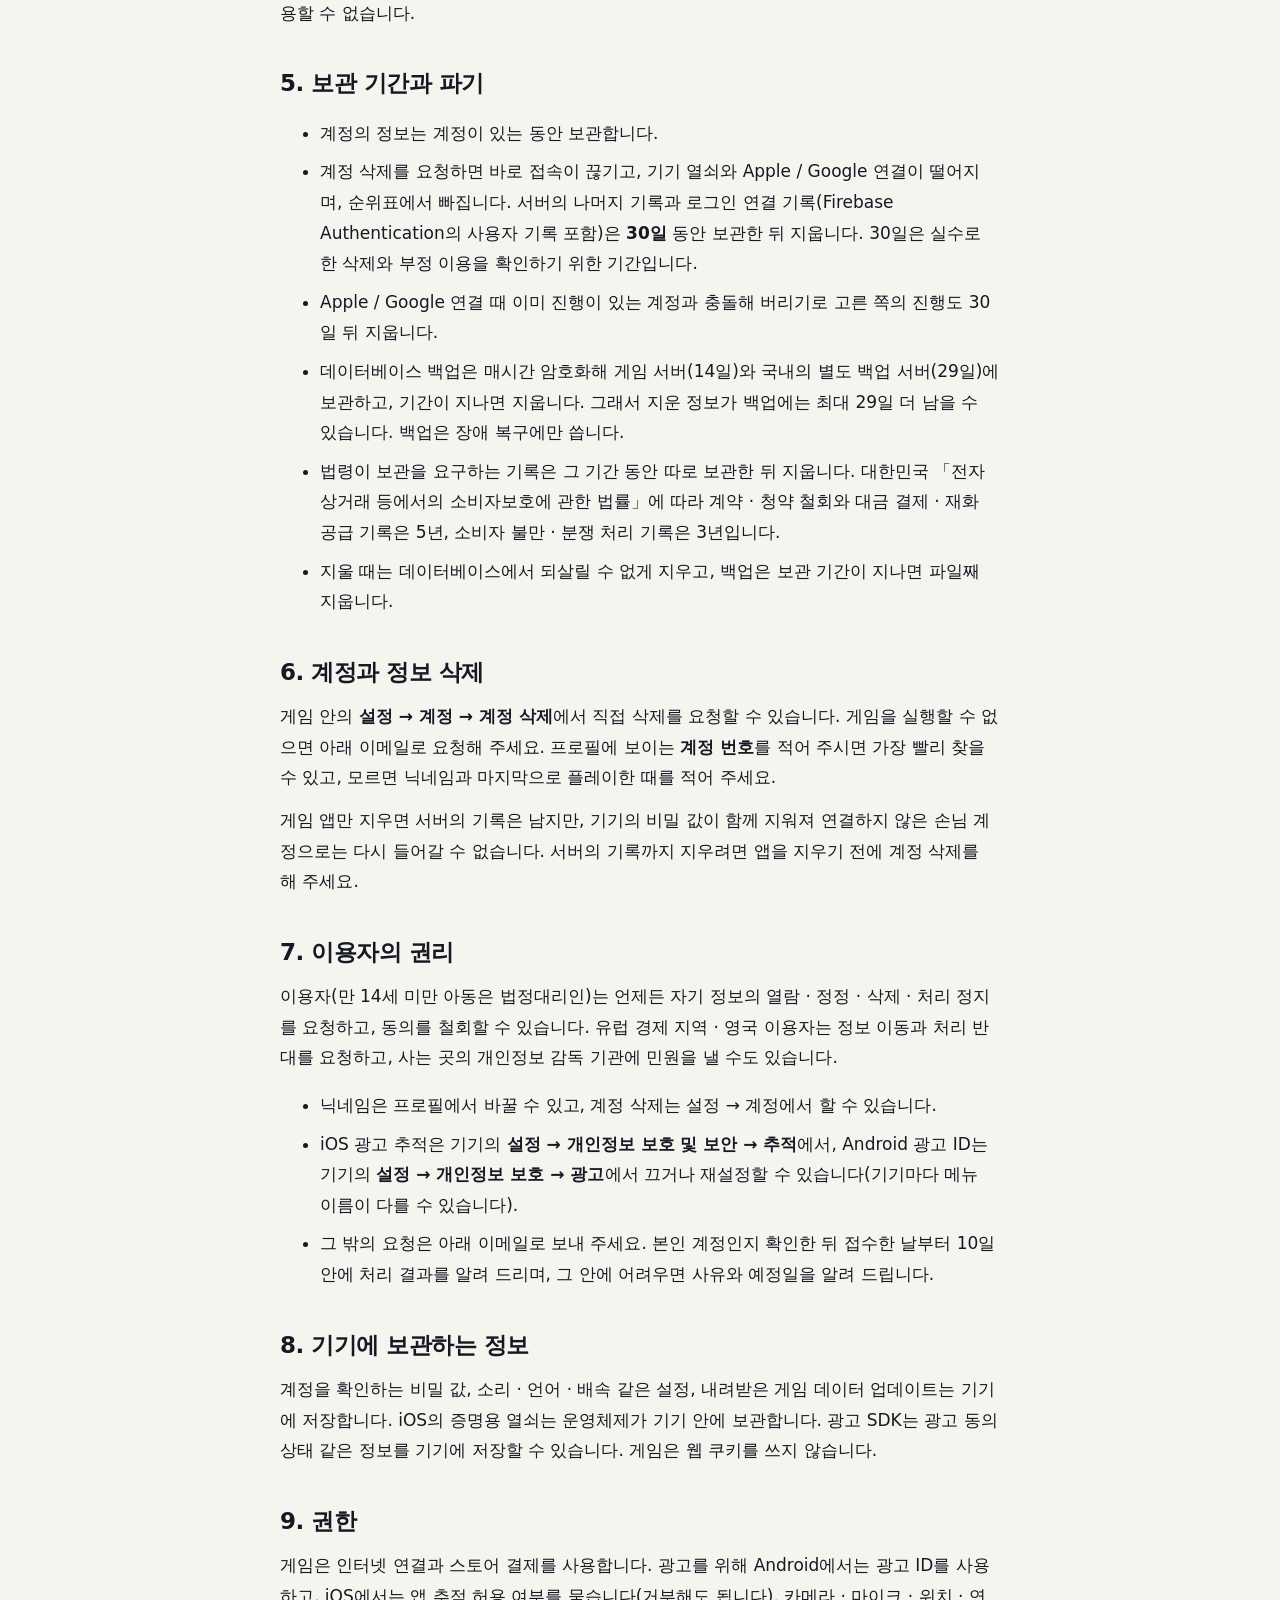
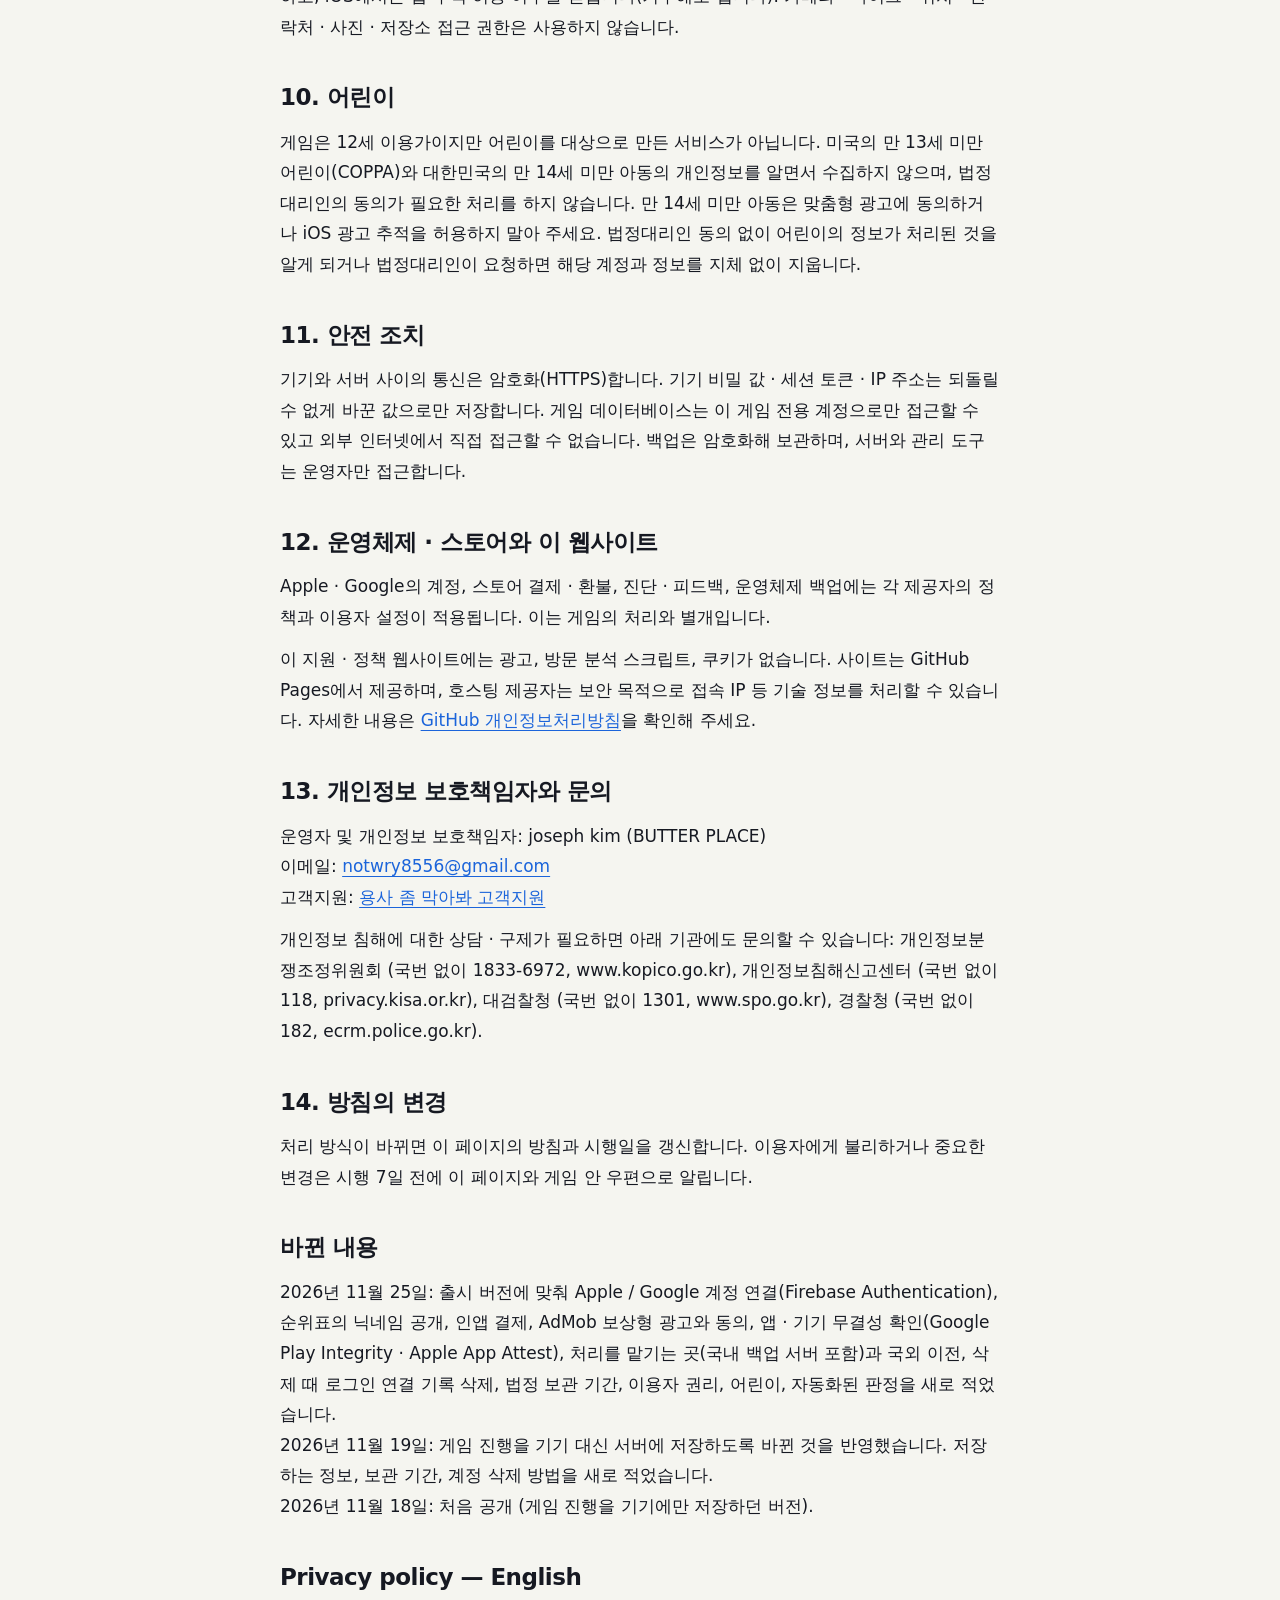
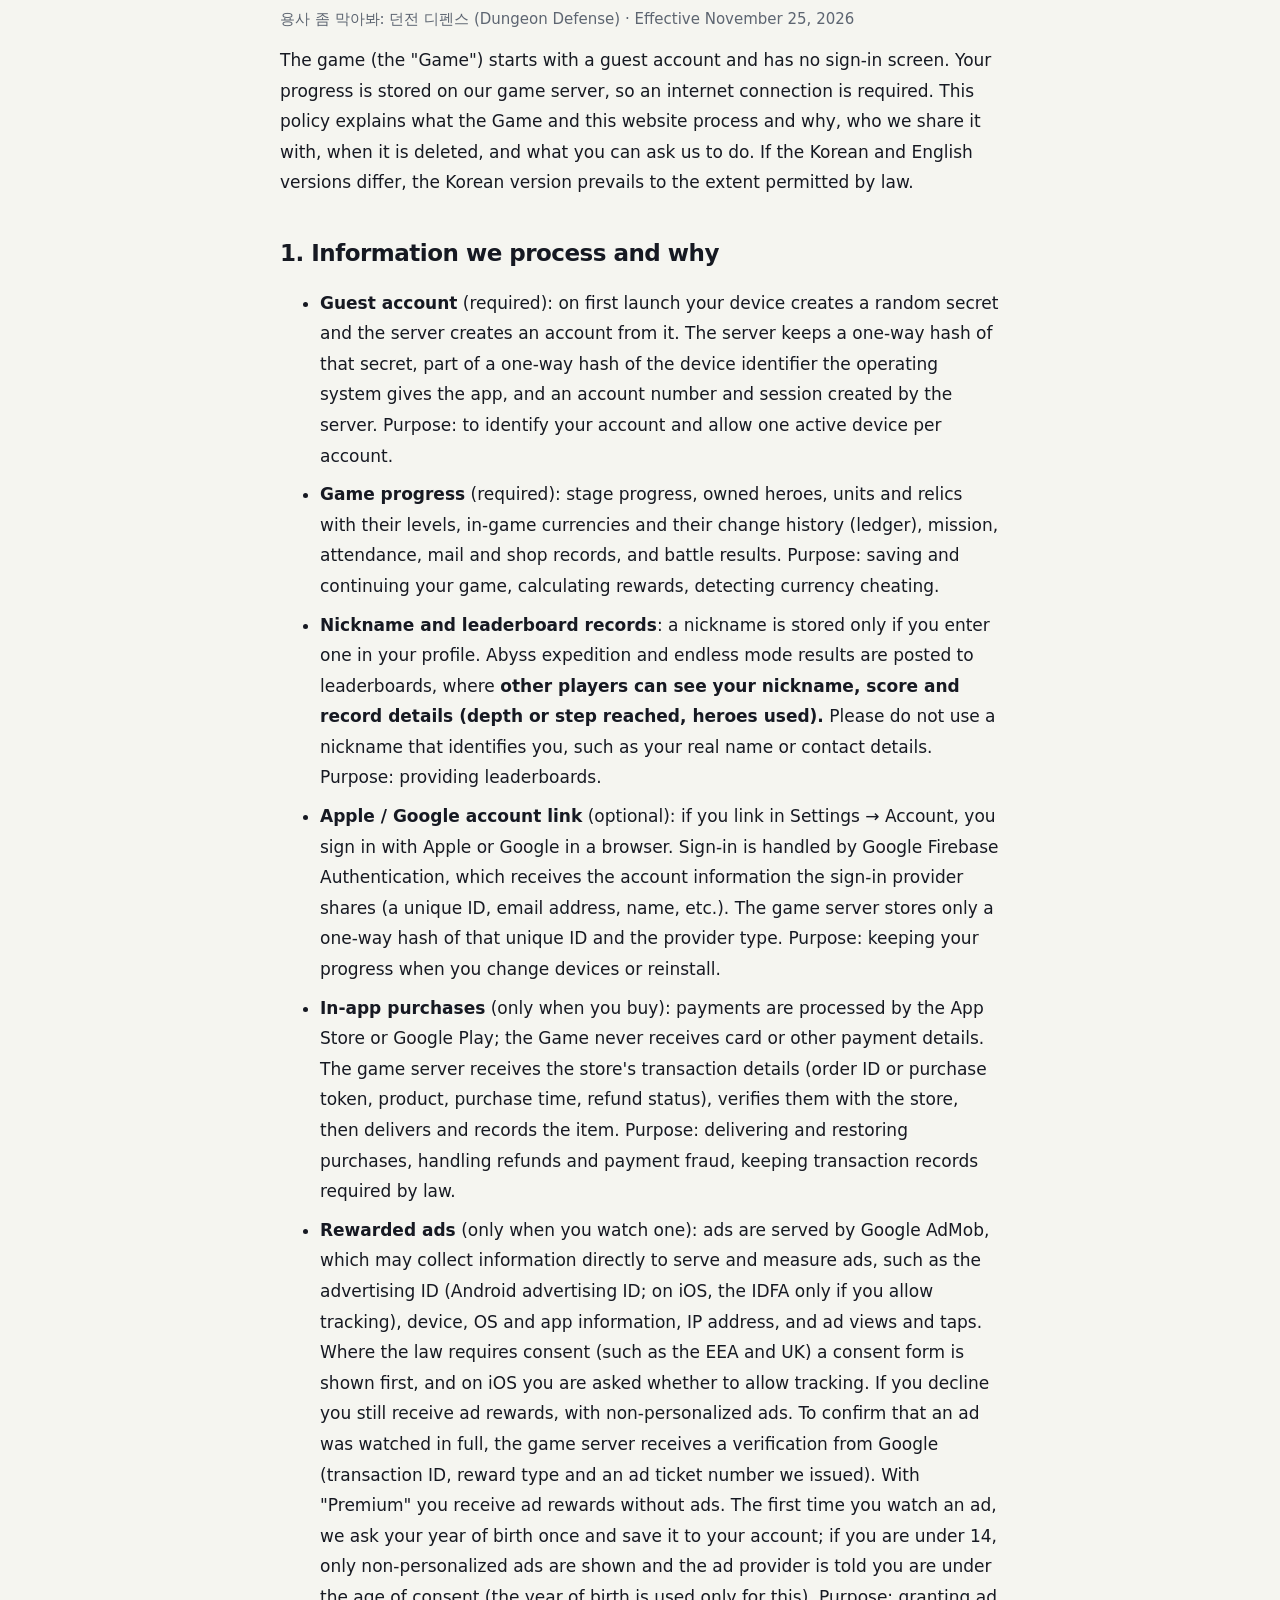
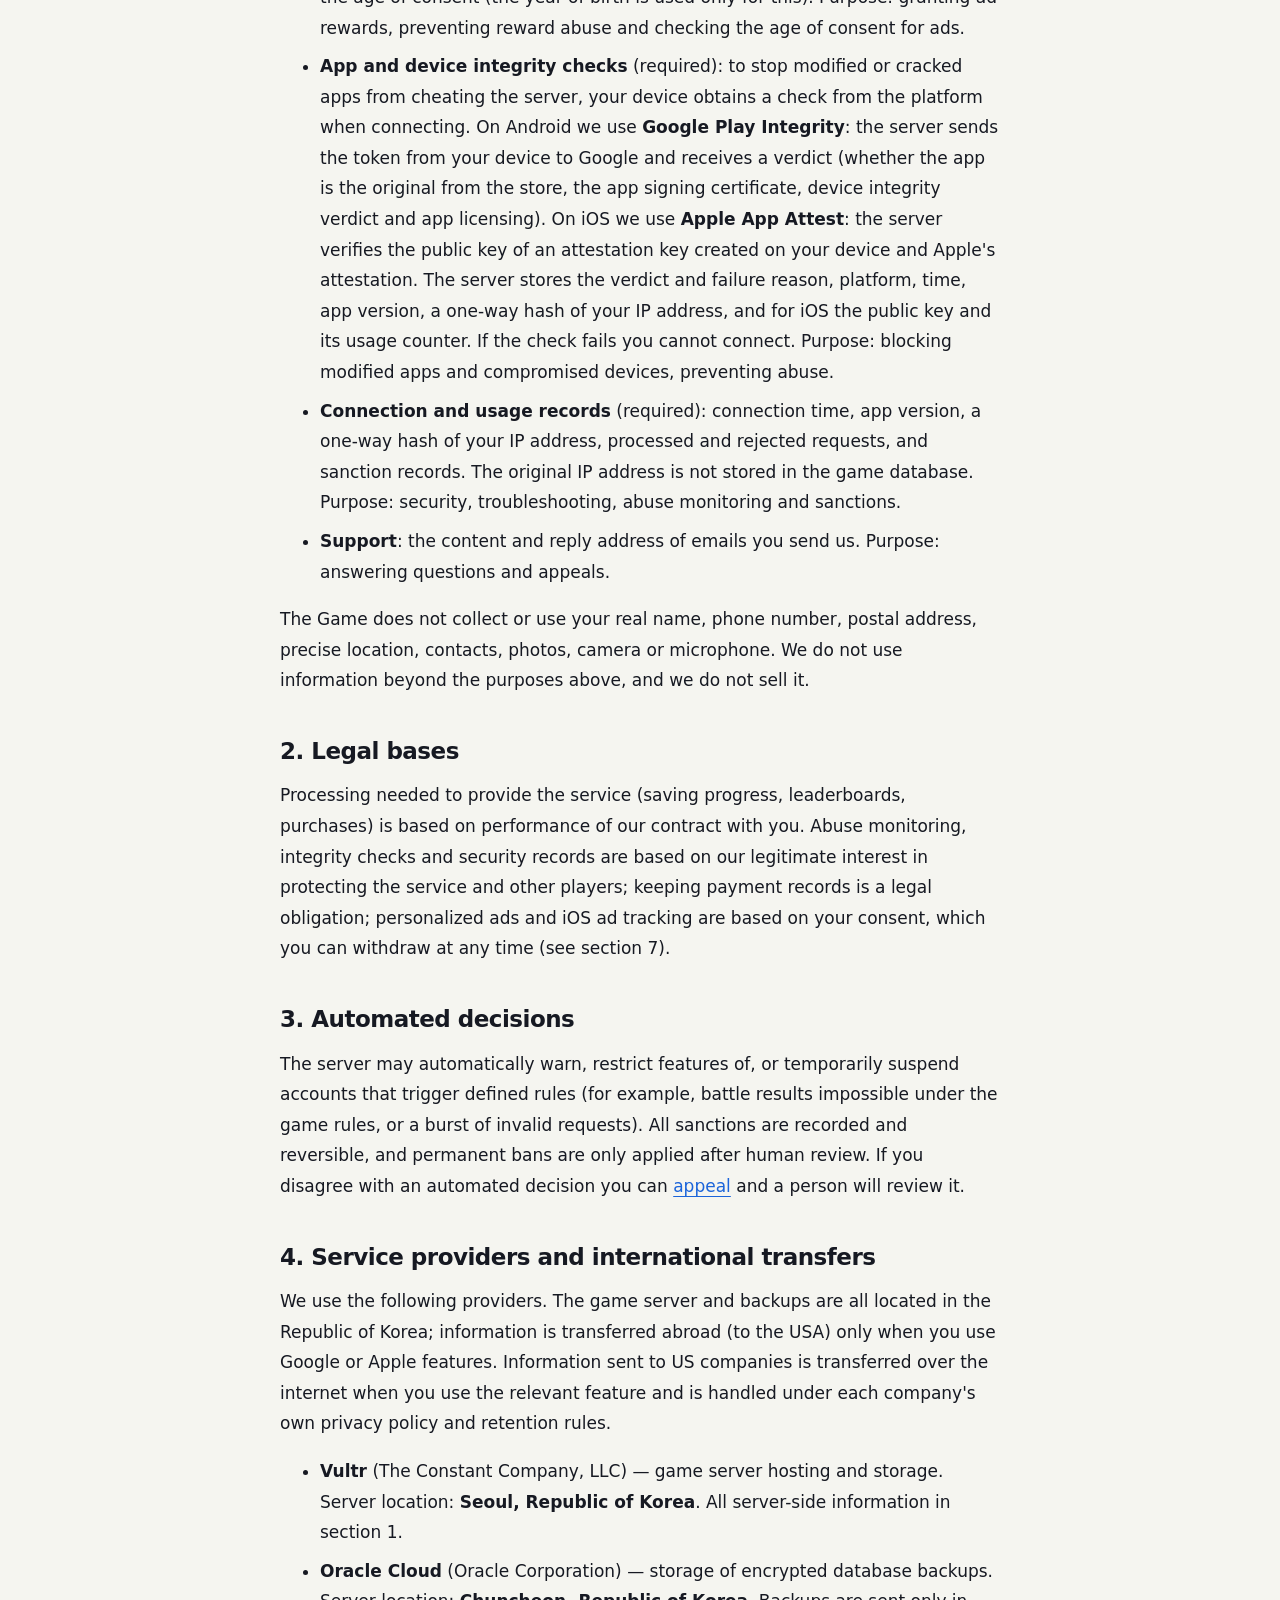
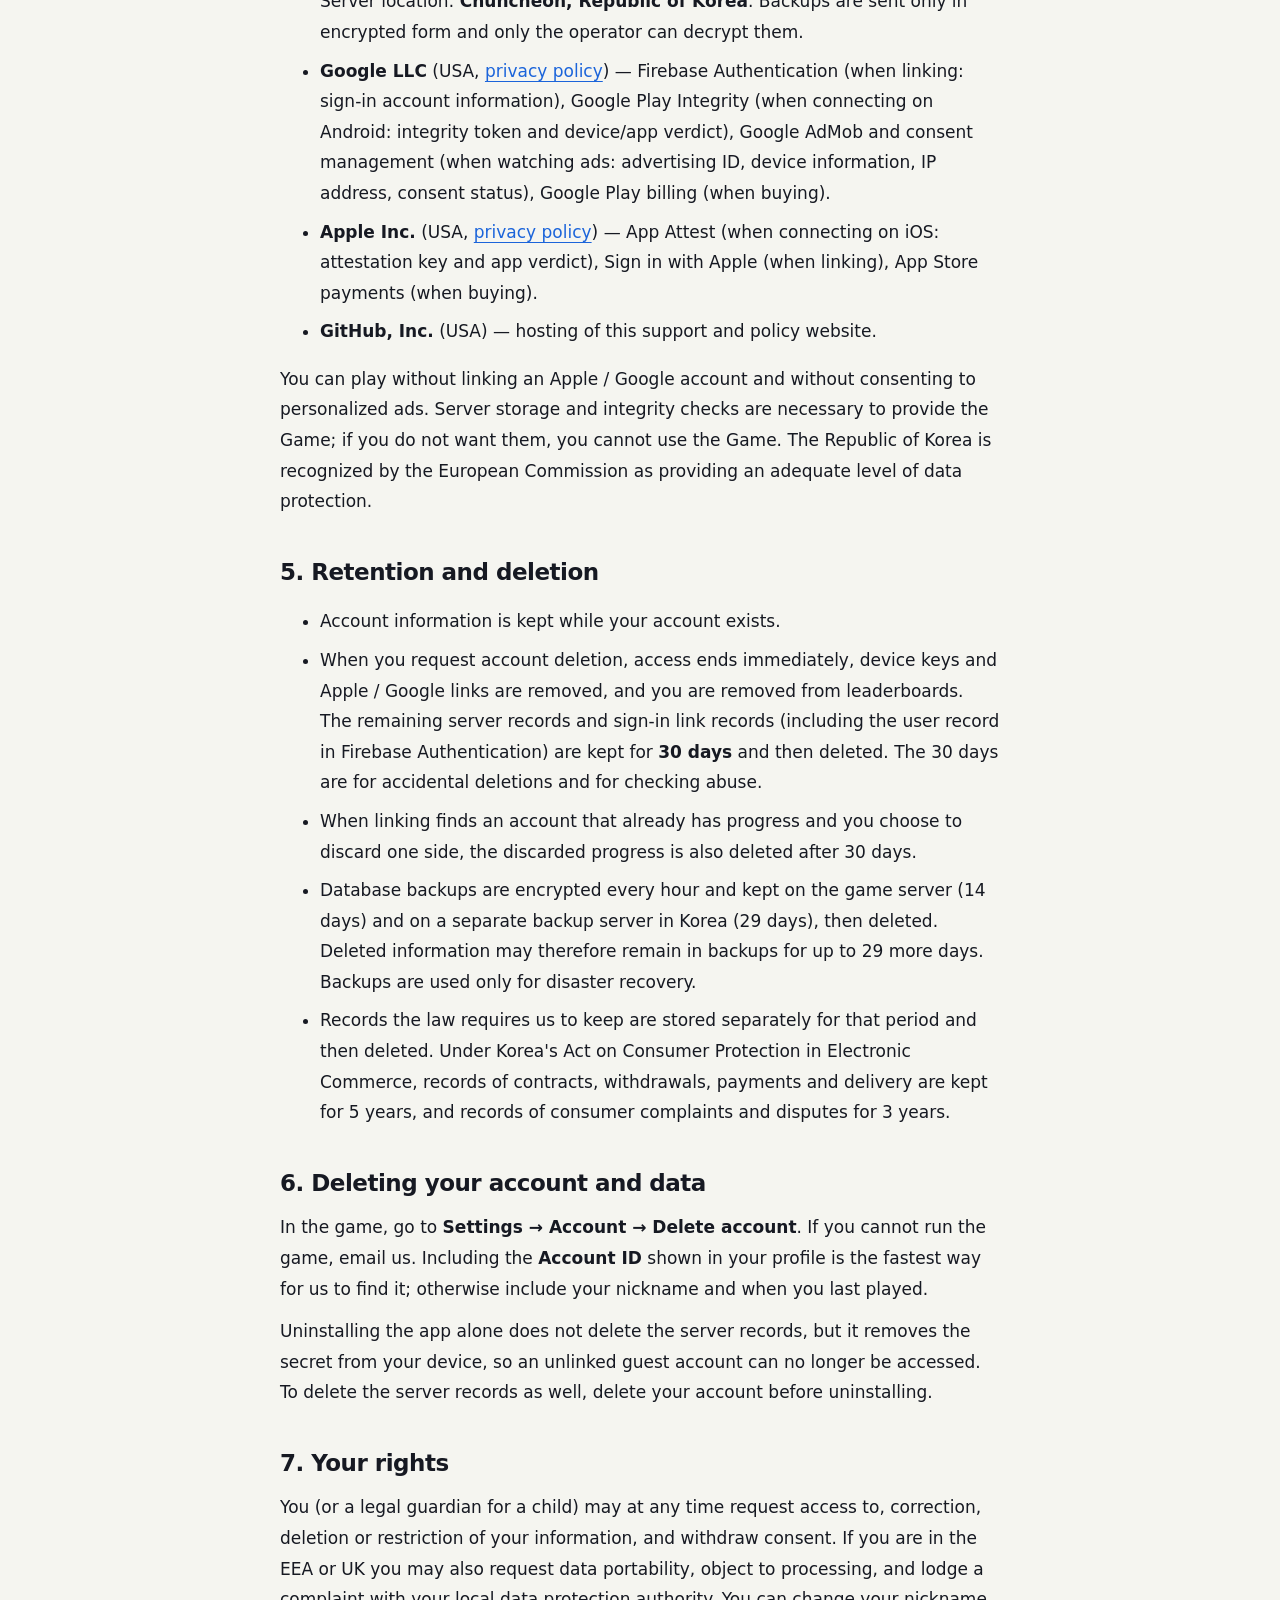
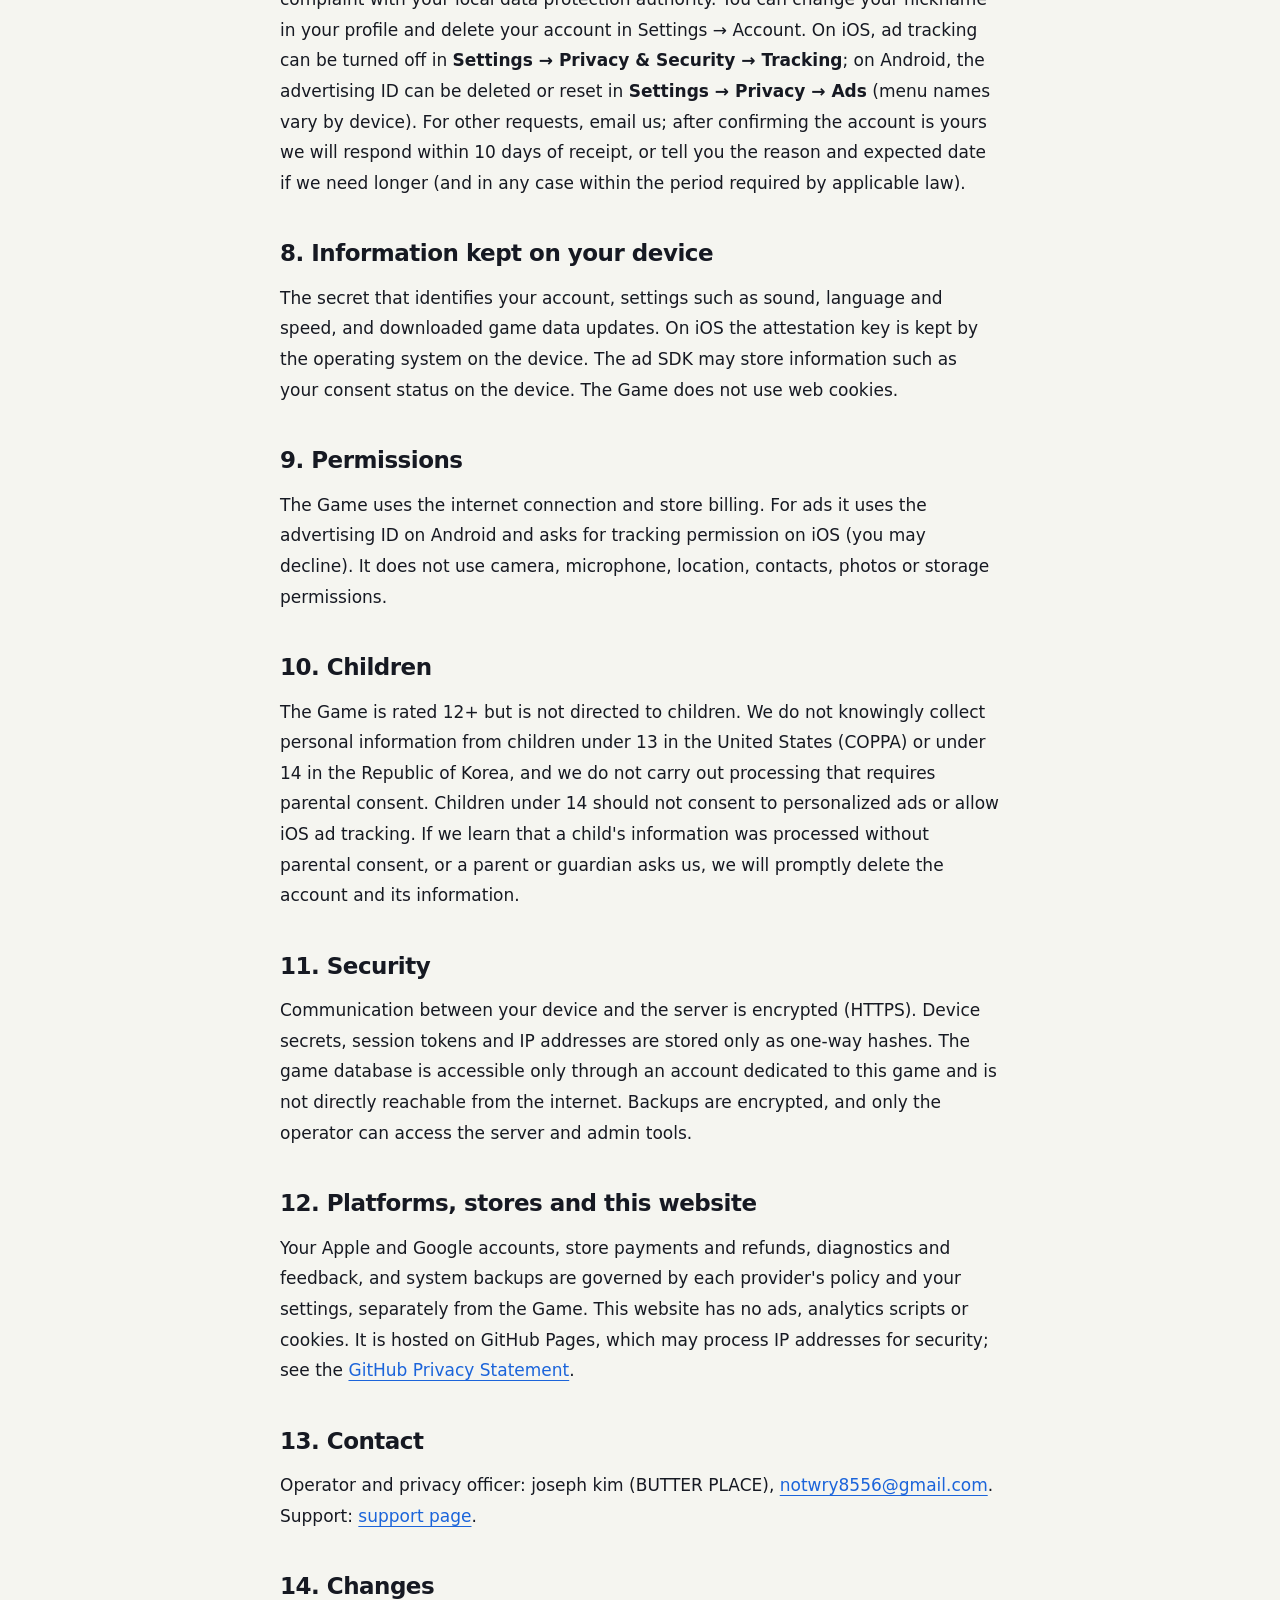
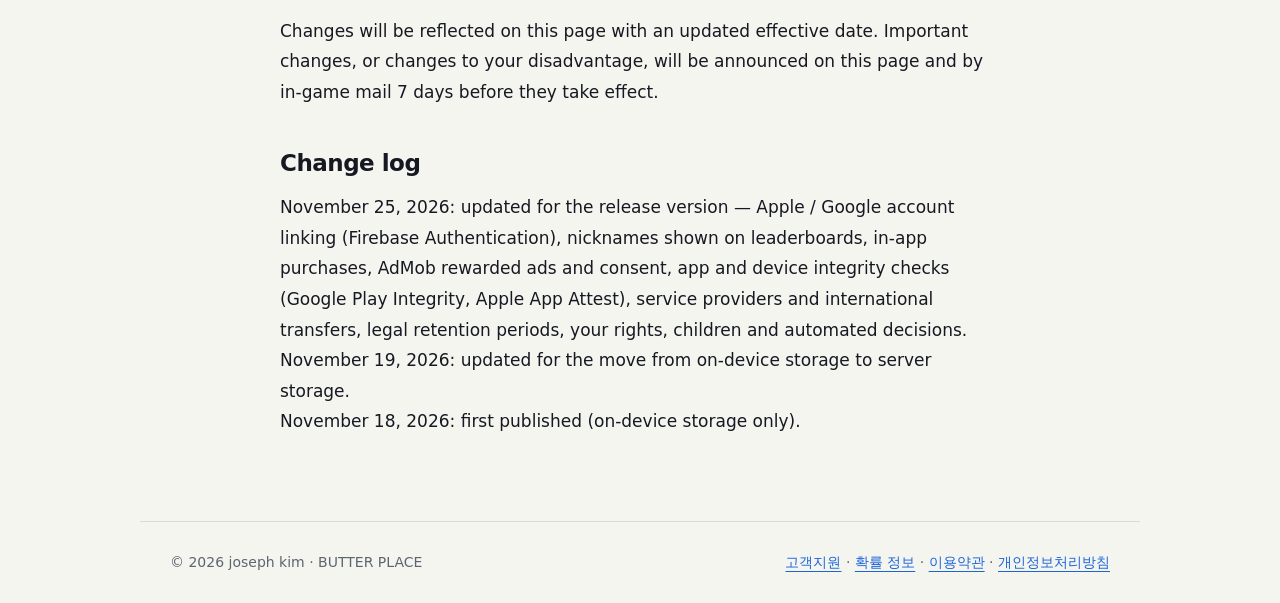
==== commit 54abb49d: "출시판: 이용약관 · 확률 정보 새로, 개인정보처리방침 다시 씀, 고객지원에 이의 제기 · 환불 · 확률 안내 Co-Authored-By: Claude Opus 5.5 <norep" ====
--- a/privacy/index.html
+++ b/privacy/index.html
@@ -1,35 +1,127 @@
 <!doctype html>
-<html lang="ko"><head><meta charset="utf-8"><meta name="viewport" content="width=device-width,initial-scale=1"><meta name="description" content="용사 좀 막아봐: 던전 디펜스 개인정보처리방침. 서버에 저장하는 게임 진행 정보, 보관 기간, 계정 삭제 방법과 문의 연락처 안내."><title>개인정보처리방침 · 용사 좀 막아봐</title><link rel="stylesheet" href="../style.css"></head><body>
-<header><a href="../" aria-label="용사 좀 막아봐 홈">용사 좀 막아봐</a><nav aria-label="주요 메뉴"><a href="../support/">고객지원</a><a href="../privacy/" aria-current="page">개인정보처리방침</a></nav></header>
-<main class="prose"><span class="eyebrow">PRIVACY</span><h1>개인정보처리방침</h1><p class="date">용사 좀 막아봐: 던전 디펜스 · 시행일: 2026년 11월 19일</p><p class="lead">용사 좀 막아봐는 로그인 화면 없이 손님 계정으로 시작하는 디펜스 게임입니다. 게임 진행 정보를 게임 서버에 저장하며, 플레이하려면 인터넷 연결이 필요합니다.</p>
-<h2>서버에 저장하는 정보</h2><p>게임을 처음 켜면 기기가 임의의 비밀 값을 만들고, 서버가 그 값으로 손님 계정을 만듭니다. 그 뒤 아래 정보를 서버로 보내 저장합니다.</p><ul><li><strong>계정을 구분하는 값</strong>: 기기가 만든 임의의 비밀 값(서버에는 되돌릴 수 없게 바꾼 값만 저장), 운영체제가 주는 기기 식별값을 되돌릴 수 없게 바꾼 값의 일부, 서버가 만든 계정 번호와 접속 정보.</li><li><strong>게임 진행 정보</strong>: 스테이지 진행, 보유한 영웅·유닛·유물과 레벨, 골드·마석 같은 게임 재화와 그 변동 기록, 임무·출석·우편 기록, 전투 결과.</li><li><strong>닉네임</strong>: 프로필에서 직접 입력한 경우에만 저장합니다. 지금은 다른 사용자에게 보이지 않습니다.</li><li><strong>접속 기록</strong>: 접속 시각, 게임 버전, IP 주소를 되돌릴 수 없게 바꾼 값. 원래 IP 주소는 저장하지 않습니다.</li></ul>
-<h2>쓰는 목적</h2><p>게임 진행을 저장하고 이어서 플레이할 수 있게 하는 것, 게임 재화를 속이는 부정 이용을 찾아 제한하는 것, 문의에 답하는 것에만 씁니다. 광고나 사용자 분석에는 쓰지 않습니다.</p>
-<h2>수집하지 않는 정보</h2><p>실명, 이메일, 전화번호, 위치, 연락처, 사진, 광고 ID를 수집하지 않습니다. 지금 버전에는 광고와 분석 도구가 없고, 결제 기능은 아직 연결되어 있지 않습니다. 설정의 계정 창에 있는 Apple / Google 연결은 준비 중이며 지금은 동작하지 않습니다.</p>
-<h2>보관하는 곳과 다른 곳에 주는지</h2><p>정보는 대한민국에 있는 클라우드 서버(호스팅: Vultr)에 저장하며, 기기와 서버 사이의 통신은 암호화(HTTPS)합니다. 서버 호스팅을 맡기는 것 말고는 이 정보를 다른 사람이나 회사에 팔거나 주지 않습니다. 법에 따라 요구받은 경우는 예외입니다.</p>
-<h2>보관 기간</h2><p>계정이 있는 동안 보관합니다. 계정 삭제를 요청하면 바로 접속이 끊기고, 서버의 기록은 30일 동안 보관한 뒤 지웁니다. 30일은 실수로 한 삭제와 부정 이용을 확인하기 위한 기간입니다.</p>
-<h2 id="delete">계정과 정보 삭제</h2><p>게임 안의 <strong>설정 → 계정 → 계정 삭제</strong>에서 직접 삭제를 요청할 수 있습니다. 게임을 실행할 수 없으면 아래 이메일로 요청해 주세요. 손님 계정은 기기에 있는 비밀 값으로만 확인할 수 있으므로, 이메일로 요청할 때는 닉네임과 마지막으로 플레이한 때처럼 계정을 찾을 수 있는 내용을 함께 적어 주세요.</p><p>게임 앱만 지우면 서버의 기록은 남지만, 기기의 비밀 값이 함께 지워져 그 계정으로 다시 들어갈 수 없습니다. 서버의 기록까지 지우려면 앱을 지우기 전에 계정 삭제를 해 주세요.</p>
-<h2>기기에 보관하는 정보</h2><p>계정을 확인하는 비밀 값과 소리·언어 같은 설정은 기기에 저장합니다.</p>
-<h2>권한</h2><p>게임은 인터넷 연결을 사용합니다. 카메라·마이크·위치·연락처·저장소 접근 권한은 사용하지 않습니다.</p>
-<h2>어린이</h2><p>이 게임은 만 13세 미만 어린이를 대상으로 하지 않으며, 어린이의 개인정보를 알면서 수집하지 않습니다.</p>
-<h2>운영체제와 스토어</h2><p>Apple TestFlight의 진단·피드백, Google Play의 설치·진단 정보, 운영체제 백업에는 각 제공자의 정책과 사용자 설정이 적용됩니다. 이는 게임의 처리와 별개입니다.</p>
-<h2>앞으로 바뀔 수 있는 것</h2><p>순위표, Apple / Google 계정 연결, 광고, 인앱 결제 같은 기능을 열면 그 기능이 처리하는 정보를 이 방침에 먼저 적고 시행일을 갱신한 뒤 적용합니다.</p>
-<h2>사용자가 직접 보내는 자료</h2><p>문의를 위해 이메일로 직접 보내 주신 내용과 회신 주소는 문의 처리에만 사용합니다. 삭제를 원하면 아래 연락처로 요청할 수 있습니다.</p>
-<h2>이 웹사이트</h2><p>이 지원·정책 웹사이트에는 광고나 방문 분석 스크립트가 없습니다. 사이트는 GitHub Pages에서 제공하며, 호스팅 제공자는 보안 목적으로 접속 IP 등 기술 정보를 처리할 수 있습니다. 자세한 내용은 <a href="https://docs.github.com/ko/site-policy/privacy-policies/github-general-privacy-statement">GitHub 개인정보처리방침</a>을 확인해 주세요.</p>
-<h2>문의 및 변경 안내</h2><p>개발자 및 개인정보 문의 담당: joseph kim (BUTTER PLACE)<br>이메일: <a href="mailto:notwry8556@gmail.com">notwry8556@gmail.com</a><br>고객지원: <a href="../support/">용사 좀 막아봐 고객지원</a></p><p>처리 방식이 바뀌면 이 페이지의 방침과 시행일을 갱신합니다.</p>
-<h2>바뀐 내용</h2><p>2026년 11월 19일: 게임 진행을 기기 대신 서버에 저장하도록 바뀐 것을 반영했습니다. 저장하는 정보, 보관 기간, 계정 삭제 방법을 새로 적었습니다.<br>2026년 11월 18일: 처음 공개 (게임 진행을 기기에만 저장하던 버전).</p>
-<section id="english" lang="en"><h2>Privacy policy — English</h2><p class="date">용사 좀 막아봐: 던전 디펜스 (Dungeon Defense) · Effective November 19, 2026</p><p>The game starts with a guest account and has no sign-in screen. It stores your game progress on our game server, so an internet connection is required to play.</p>
-<h2>Information stored on the server</h2><p>On first launch your device creates a random secret and the server creates a guest account from it. After that the game sends and stores:</p><ul><li><strong>Account identifiers</strong>: the random secret created by your device (the server keeps only a one-way hash), part of a one-way hash of the device identifier provided by the operating system, and an account number and session created by the server.</li><li><strong>Game progress</strong>: stage progress, owned heroes, units and relics with their levels, in-game currencies and their change history, mission, attendance and mail records, and battle results.</li><li><strong>Nickname</strong>: only if you enter one in your profile. It is not shown to other players at this time.</li><li><strong>Connection records</strong>: connection time, game version, and a one-way hash of your IP address. The original IP address is not stored.</li></ul>
-<h2>How we use it</h2><p>Only to save your progress so you can keep playing, to detect and restrict cheating with in-game currencies, and to answer support requests. It is not used for advertising or user analytics.</p>
-<h2>Information we do not collect</h2><p>We do not collect your real name, email, phone number, location, contacts, photos or advertising ID. The current version has no ads or analytics, and purchases are not connected yet. The Apple / Google link in the account screen is not available yet.</p>
-<h2>Where it is kept and sharing</h2><p>The information is stored on a cloud server located in the Republic of Korea (hosted by Vultr). Communication between your device and the server is encrypted (HTTPS). Apart from using this hosting provider, we do not sell or share the information with anyone, unless required by law.</p>
-<h2>Retention</h2><p>We keep the information while your account exists. When you request account deletion, access ends immediately and the server records are deleted after 30 days. The 30 days are for accidental deletions and for checking abuse.</p>
-<h2 id="delete-en">Deleting your account and data</h2><p>In the game, go to <strong>Settings → Account → Delete account</strong>. If you cannot run the game, email us at the address below. A guest account can only be verified by the secret on your device, so please include details that help us find it, such as your nickname and when you last played.</p><p>Uninstalling the app alone does not delete the server records, but it removes the secret from your device, so that account can no longer be accessed. To delete the server records as well, delete your account before uninstalling.</p>
-<h2>Information kept on your device</h2><p>The secret that identifies your account, and settings such as sound and language.</p>
-<h2>Permissions</h2><p>The game uses the internet connection. It does not use camera, microphone, location, contacts or storage permissions.</p>
-<h2>Children</h2><p>The game is not directed to children under 13 and does not knowingly collect their personal information.</p>
-<h2>Platforms and stores</h2><p>Apple TestFlight diagnostics and feedback, Google Play install and diagnostic data, and system backups are governed by each provider's policy and your settings, separately from the game's own processing.</p>
-<h2>Future changes</h2><p>If we open leaderboards, Apple / Google account linking, ads or in-app purchases, we will describe what they process on this page and update the effective date before they take effect.</p>
-<h2>This website</h2><p>This site has no advertising or analytics scripts. GitHub Pages hosts it and may process IP addresses for security. See the <a href="https://docs.github.com/en/site-policy/privacy-policies/github-general-privacy-statement">GitHub Privacy Statement</a>.</p>
-<h2>Contact and updates</h2><p>Developer and privacy contact: joseph kim (BUTTER PLACE), <a href="mailto:notwry8556@gmail.com">notwry8556@gmail.com</a>. Changes will be reflected on this page with an updated effective date.</p>
-<h2>Change log</h2><p>November 19, 2026: updated for the move from on-device storage to server storage; added what is stored, retention and account deletion.<br>November 18, 2026: first published (on-device storage only).</p></section></main>
-<footer><p>© 2026 joseph kim · BUTTER PLACE</p><p><a href="../support/">고객지원</a> · <a href="../privacy/">개인정보처리방침</a></p></footer></body></html>
+<html lang="ko"><head><meta charset="utf-8"><meta name="viewport" content="width=device-width,initial-scale=1"><meta name="description" content="용사 좀 막아봐: 던전 디펜스 개인정보처리방침. 처리하는 정보, 목적, 위탁 · 국외 이전, 보관 기간, 계정 삭제와 이용자 권리, 문의 연락처 안내."><title>개인정보처리방침 · 용사 좀 막아봐</title><link rel="stylesheet" href="../style.css"></head><body>
+<header><a href="../" aria-label="용사 좀 막아봐 홈">용사 좀 막아봐</a><nav aria-label="주요 메뉴"><a href="../support/">고객지원</a><a href="../odds/">확률 정보</a><a href="../terms/">이용약관</a><a href="../privacy/" aria-current="page">개인정보처리방침</a></nav></header>
+<main class="prose"><span class="eyebrow">PRIVACY</span><h1>개인정보처리방침</h1><p class="date">용사 좀 막아봐: 던전 디펜스 · 시행일: 2026년 11월 25일 · <a href="#english">English</a></p><p class="lead">용사 좀 막아봐(이하 "게임")는 로그인 화면 없이 손님 계정으로 시작하는 디펜스 게임입니다. 게임 진행은 게임 서버에 저장하며, 플레이하려면 인터넷 연결이 필요합니다. 이 방침은 게임과 이 웹사이트가 어떤 정보를 왜 처리하는지, 누구에게 맡기는지, 언제 지우는지, 이용자가 무엇을 요청할 수 있는지 설명합니다.</p>
+
+<h2>1. 처리하는 정보와 목적</h2>
+<ul>
+<li><strong>손님 계정</strong> (필수): 게임을 처음 켜면 기기가 임의의 비밀 값을 만들고, 서버가 그 값으로 계정을 만듭니다. 서버에는 그 비밀 값을 되돌릴 수 없게 바꾼 값(해시), 운영체제가 앱에 주는 기기 식별값을 되돌릴 수 없게 바꾼 값의 일부, 서버가 만든 계정 번호와 접속(세션) 정보를 저장합니다. — 목적: 계정 확인, 한 계정에 한 기기만 접속하게 하기.</li>
+<li><strong>게임 진행 정보</strong> (필수): 스테이지 진행, 보유한 영웅 · 유닛 · 유물과 레벨, 골드 · 마석 같은 게임 재화와 그 변동 기록(장부), 임무 · 출석 · 우편 · 상점 기록, 전투 결과. — 목적: 진행 저장과 이어 하기, 보상 계산, 재화를 속이는 부정 이용 확인.</li>
+<li><strong>닉네임과 순위표 기록</strong>: 닉네임은 프로필에서 직접 입력한 경우에만 저장합니다. 심연 원정 · 무한 모드의 기록은 순위표에 올라가며, <strong>다른 이용자에게 닉네임, 점수, 기록 내용(도달한 깊이 · 단계, 사용한 영웅)이 보입니다.</strong> 실명이나 연락처처럼 본인을 알아볼 수 있는 닉네임은 쓰지 말아 주세요. — 목적: 순위표 제공.</li>
+<li><strong>Apple / Google 계정 연결</strong> (선택): 설정 → 계정에서 연결하면 브라우저에서 Apple 또는 Google 로그인을 합니다. 로그인은 Google의 Firebase Authentication이 처리하며, 로그인 제공자가 주는 계정 정보(고유 번호, 이메일 주소, 이름 등)는 Firebase가 받습니다. 게임 서버에는 로그인 계정의 고유 번호를 되돌릴 수 없게 바꾼 값과 로그인 종류(Apple / Google)만 저장합니다. — 목적: 기기를 바꾸거나 앱을 다시 설치해도 진행을 이어받기.</li>
+<li><strong>인앱 결제</strong> (구매할 때만): 결제는 App Store · Google Play가 처리하며, 카드 번호 같은 결제 수단 정보는 게임이 받지 않습니다. 게임 서버는 스토어가 주는 거래 확인 정보(주문 번호 · 구매 토큰, 상품, 구매 시각, 환불 여부)를 받아 스토어에 확인한 뒤 상품을 지급하고 기록합니다. — 목적: 상품 지급, 구매 복원, 환불 · 부정 결제 처리, 법령에 따른 거래 기록 보관.</li>
+<li><strong>보상형 광고</strong> (광고를 볼 때): 광고는 Google AdMob이 보여 줍니다. AdMob은 광고를 보여 주고 측정하기 위해 광고 식별자(Android 광고 ID, iOS에서 추적을 허용한 경우의 IDFA), 기기 · 운영체제 · 앱 정보, IP 주소, 광고를 보고 누른 기록 같은 정보를 직접 수집할 수 있습니다. 법이 동의를 요구하는 지역(유럽 경제 지역 · 영국 등)에서는 처음에 동의 창이 뜨고, iOS에서는 추적 허용 여부를 묻습니다. 동의하지 않거나 추적을 허용하지 않아도 광고 보상은 받을 수 있고, 그때는 맞춤형이 아닌 광고가 나옵니다. 게임 서버는 광고를 끝까지 본 것을 확인하기 위해 Google이 보내는 시청 확인(거래 번호, 보상 종류, 우리가 발급한 광고 표 번호)을 받습니다. 「프리미엄」을 구매하면 광고 없이 보상을 받습니다. 처음 광고를 볼 때 출생 연도를 한 번 묻고 계정에 저장합니다. 만 14세 미만이면 맞춤형이 아닌 광고만 나오고 광고 제공자에게도 동의 연령 미만으로 알립니다(출생 연도는 이 판단에만 씁니다). — 목적: 광고 보상 지급과 부정 수령 방지, 광고 동의 연령 확인.</li>
+<li><strong>앱 · 기기 무결성 확인</strong> (필수): 변조된 앱이나 크랙 앱이 서버를 속이지 못하게, 접속할 때 기기가 운영체제 제공자의 확인을 받아 보냅니다. Android는 <strong>Google Play Integrity</strong>를 쓰며, 서버가 기기에서 받은 확인 토큰을 Google에 보내 판정(스토어에서 받은 원본 앱인지, 앱 서명 인증서, 기기 무결성 판정, 앱 라이선스)을 받습니다. iOS는 <strong>Apple App Attest</strong>를 쓰며, 기기가 만든 증명용 열쇠의 공개 열쇠와 Apple의 증명을 서버가 확인합니다. 서버는 판정 결과와 떨어진 사유, 플랫폼, 시각, 앱 버전, IP 주소를 되돌릴 수 없게 바꾼 값, iOS 공개 열쇠와 사용 횟수를 저장합니다. 확인에 떨어지면 접속할 수 없습니다. — 목적: 변조 앱 · 비정상 기기 차단, 부정 이용 방지.</li>
+<li><strong>접속 · 이용 기록</strong> (필수): 접속 시각, 앱 버전, IP 주소를 되돌릴 수 없게 바꾼 값, 처리한 요청과 거절된 요청, 제재 기록. 원래 IP 주소는 게임 데이터베이스에 저장하지 않습니다. — 목적: 보안, 오류 확인, 부정 이용 감시와 제재.</li>
+<li><strong>문의</strong>: 이메일로 보내 주신 내용과 회신 주소. — 목적: 문의 · 이의 제기 답변.</li>
+</ul>
+<p>게임은 실명, 전화번호, 주소, 정밀한 위치, 연락처, 사진, 카메라 · 마이크를 수집하거나 사용하지 않습니다. 위 목적 밖으로 정보를 쓰거나 팔지 않습니다.</p>
+
+<h2>2. 처리 근거</h2><p>게임 진행 저장, 순위표, 결제 처리처럼 서비스 제공에 필요한 처리는 이용 계약의 이행을 근거로 합니다. 부정 이용 감시, 앱 · 기기 무결성 확인, 보안 기록은 서비스와 다른 이용자를 보호하기 위한 정당한 이익을, 결제 기록 보관은 법령상 의무를, 맞춤형 광고와 iOS 광고 추적은 이용자의 동의를 근거로 합니다. 동의는 언제든 철회할 수 있습니다(7번 참고).</p>
+
+<h2>3. 자동화된 판정</h2><p>서버는 정해 둔 규칙(예: 게임 규칙상 나올 수 없는 전투 결과, 짧은 시간에 몰린 잘못된 요청)에 걸린 계정에 경고 · 기능 제한 · 기간 정지를 자동으로 걸 수 있습니다. 모든 제재는 기록되고 되돌릴 수 있으며, 영구 정지는 사람이 확인한 뒤에만 합니다. 자동 판정에 동의하지 않으면 <a href="../terms/#appeal">이의 제기</a>를 할 수 있고, 사람이 다시 검토합니다.</p>
+
+<h2>4. 처리를 맡기는 곳과 국외 이전</h2><p>게임은 아래 회사에 정보 처리를 맡깁니다. 게임 서버와 백업은 모두 대한민국 안에 있으며, 국외(미국)로 이전되는 것은 Google · Apple의 기능을 쓸 때 그 회사로 가는 정보뿐입니다. 미국 회사에 보내는 정보는 해당 기능을 쓸 때 인터넷으로 전송되며, 각 회사의 개인정보 처리방침과 보관 기준을 따릅니다.</p>
+<ul>
+<li><strong>Vultr</strong> (The Constant Company, LLC) — 게임 서버 호스팅과 데이터 저장. 서버 위치: <strong>대한민국 서울</strong>. 위 1번의 서버 저장 정보 전부.</li>
+<li><strong>Oracle Cloud</strong> (Oracle Corporation) — 암호화한 데이터베이스 백업 보관. 서버 위치: <strong>대한민국 춘천</strong>. 백업은 암호화된 채로만 보내며, 운영자만 풀 수 있습니다.</li>
+<li><strong>Google LLC</strong> (미국, <a href="https://policies.google.com/privacy">개인정보처리방침</a>) — Firebase Authentication(연결할 때: 로그인 계정 정보), Google Play Integrity(Android에서 접속할 때: 확인 토큰과 기기 · 앱 판정), Google AdMob과 동의 관리(광고를 볼 때: 광고 식별자 · 기기 정보 · IP 주소 · 동의 상태), Google Play 결제(구매할 때).</li>
+<li><strong>Apple Inc.</strong> (미국, <a href="https://www.apple.com/legal/privacy/">개인정보처리방침</a>) — App Attest(iOS에서 접속할 때: 증명용 열쇠와 앱 판정), Apple로 로그인(연결할 때), App Store 결제(구매할 때).</li>
+<li><strong>GitHub, Inc.</strong> (미국) — 이 지원 · 정책 웹사이트 호스팅.</li>
+</ul>
+<p>Apple / Google 연결과 맞춤형 광고 동의는 하지 않아도 게임을 이용할 수 있습니다. 서버 저장과 앱 · 기기 무결성 확인은 게임을 제공하는 데 꼭 필요해서, 이를 원하지 않으면 게임을 이용할 수 없습니다.</p>
+
+<h2>5. 보관 기간과 파기</h2>
+<ul>
+<li>계정의 정보는 계정이 있는 동안 보관합니다.</li>
+<li>계정 삭제를 요청하면 바로 접속이 끊기고, 기기 열쇠와 Apple / Google 연결이 떨어지며, 순위표에서 빠집니다. 서버의 나머지 기록과 로그인 연결 기록(Firebase Authentication의 사용자 기록 포함)은 <strong>30일</strong> 동안 보관한 뒤 지웁니다. 30일은 실수로 한 삭제와 부정 이용을 확인하기 위한 기간입니다.</li>
+<li>Apple / Google 연결 때 이미 진행이 있는 계정과 충돌해 버리기로 고른 쪽의 진행도 30일 뒤 지웁니다.</li>
+<li>데이터베이스 백업은 매시간 암호화해 게임 서버(14일)와 국내의 별도 백업 서버(29일)에 보관하고, 기간이 지나면 지웁니다. 그래서 지운 정보가 백업에는 최대 29일 더 남을 수 있습니다. 백업은 장애 복구에만 씁니다.</li>
+<li>법령이 보관을 요구하는 기록은 그 기간 동안 따로 보관한 뒤 지웁니다. 대한민국 「전자상거래 등에서의 소비자보호에 관한 법률」에 따라 계약 · 청약 철회와 대금 결제 · 재화 공급 기록은 5년, 소비자 불만 · 분쟁 처리 기록은 3년입니다.</li>
+<li>지울 때는 데이터베이스에서 되살릴 수 없게 지우고, 백업은 보관 기간이 지나면 파일째 지웁니다.</li>
+</ul>
+
+<h2 id="delete">6. 계정과 정보 삭제</h2><p>게임 안의 <strong>설정 → 계정 → 계정 삭제</strong>에서 직접 삭제를 요청할 수 있습니다. 게임을 실행할 수 없으면 아래 이메일로 요청해 주세요. 프로필에 보이는 <strong>계정 번호</strong>를 적어 주시면 가장 빨리 찾을 수 있고, 모르면 닉네임과 마지막으로 플레이한 때를 적어 주세요.</p><p>게임 앱만 지우면 서버의 기록은 남지만, 기기의 비밀 값이 함께 지워져 연결하지 않은 손님 계정으로는 다시 들어갈 수 없습니다. 서버의 기록까지 지우려면 앱을 지우기 전에 계정 삭제를 해 주세요.</p>
+
+<h2>7. 이용자의 권리</h2><p>이용자(만 14세 미만 아동은 법정대리인)는 언제든 자기 정보의 열람 · 정정 · 삭제 · 처리 정지를 요청하고, 동의를 철회할 수 있습니다. 유럽 경제 지역 · 영국 이용자는 정보 이동과 처리 반대를 요청하고, 사는 곳의 개인정보 감독 기관에 민원을 낼 수도 있습니다.</p>
+<ul>
+<li>닉네임은 프로필에서 바꿀 수 있고, 계정 삭제는 설정 → 계정에서 할 수 있습니다.</li>
+<li>iOS 광고 추적은 기기의 <strong>설정 → 개인정보 보호 및 보안 → 추적</strong>에서, Android 광고 ID는 기기의 <strong>설정 → 개인정보 보호 → 광고</strong>에서 끄거나 재설정할 수 있습니다(기기마다 메뉴 이름이 다를 수 있습니다).</li>
+<li>그 밖의 요청은 아래 이메일로 보내 주세요. 본인 계정인지 확인한 뒤 접수한 날부터 10일 안에 처리 결과를 알려 드리며, 그 안에 어려우면 사유와 예정일을 알려 드립니다.</li>
+</ul>
+
+<h2>8. 기기에 보관하는 정보</h2><p>계정을 확인하는 비밀 값, 소리 · 언어 · 배속 같은 설정, 내려받은 게임 데이터 업데이트는 기기에 저장합니다. iOS의 증명용 열쇠는 운영체제가 기기 안에 보관합니다. 광고 SDK는 광고 동의 상태 같은 정보를 기기에 저장할 수 있습니다. 게임은 웹 쿠키를 쓰지 않습니다.</p>
+
+<h2>9. 권한</h2><p>게임은 인터넷 연결과 스토어 결제를 사용합니다. 광고를 위해 Android에서는 광고 ID를 사용하고, iOS에서는 앱 추적 허용 여부를 묻습니다(거부해도 됩니다). 카메라 · 마이크 · 위치 · 연락처 · 사진 · 저장소 접근 권한은 사용하지 않습니다.</p>
+
+<h2>10. 어린이</h2><p>게임은 12세 이용가이지만 어린이를 대상으로 만든 서비스가 아닙니다. 미국의 만 13세 미만 어린이(COPPA)와 대한민국의 만 14세 미만 아동의 개인정보를 알면서 수집하지 않으며, 법정대리인의 동의가 필요한 처리를 하지 않습니다. 만 14세 미만 아동은 맞춤형 광고에 동의하거나 iOS 광고 추적을 허용하지 말아 주세요. 법정대리인 동의 없이 어린이의 정보가 처리된 것을 알게 되거나 법정대리인이 요청하면 해당 계정과 정보를 지체 없이 지웁니다.</p>
+
+<h2>11. 안전 조치</h2><p>기기와 서버 사이의 통신은 암호화(HTTPS)합니다. 기기 비밀 값 · 세션 토큰 · IP 주소는 되돌릴 수 없게 바꾼 값으로만 저장합니다. 게임 데이터베이스는 이 게임 전용 계정으로만 접근할 수 있고 외부 인터넷에서 직접 접근할 수 없습니다. 백업은 암호화해 보관하며, 서버와 관리 도구는 운영자만 접근합니다.</p>
+
+<h2>12. 운영체제 · 스토어와 이 웹사이트</h2><p>Apple · Google의 계정, 스토어 결제 · 환불, 진단 · 피드백, 운영체제 백업에는 각 제공자의 정책과 이용자 설정이 적용됩니다. 이는 게임의 처리와 별개입니다.</p><p>이 지원 · 정책 웹사이트에는 광고, 방문 분석 스크립트, 쿠키가 없습니다. 사이트는 GitHub Pages에서 제공하며, 호스팅 제공자는 보안 목적으로 접속 IP 등 기술 정보를 처리할 수 있습니다. 자세한 내용은 <a href="https://docs.github.com/ko/site-policy/privacy-policies/github-general-privacy-statement">GitHub 개인정보처리방침</a>을 확인해 주세요.</p>
+
+<h2>13. 개인정보 보호책임자와 문의</h2><p>운영자 및 개인정보 보호책임자: joseph kim (BUTTER PLACE)<br>이메일: <a href="mailto:notwry8556@gmail.com">notwry8556@gmail.com</a><br>고객지원: <a href="../support/">용사 좀 막아봐 고객지원</a></p><p>개인정보 침해에 대한 상담 · 구제가 필요하면 아래 기관에도 문의할 수 있습니다: 개인정보분쟁조정위원회 (국번 없이 1833-6972, www.kopico.go.kr), 개인정보침해신고센터 (국번 없이 118, privacy.kisa.or.kr), 대검찰청 (국번 없이 1301, www.spo.go.kr), 경찰청 (국번 없이 182, ecrm.police.go.kr).</p>
+
+<h2>14. 방침의 변경</h2><p>처리 방식이 바뀌면 이 페이지의 방침과 시행일을 갱신합니다. 이용자에게 불리하거나 중요한 변경은 시행 7일 전에 이 페이지와 게임 안 우편으로 알립니다.</p>
+
+<h2>바뀐 내용</h2><p>2026년 11월 25일: 출시 버전에 맞춰 Apple / Google 계정 연결(Firebase Authentication), 순위표의 닉네임 공개, 인앱 결제, AdMob 보상형 광고와 동의, 앱 · 기기 무결성 확인(Google Play Integrity · Apple App Attest), 처리를 맡기는 곳(국내 백업 서버 포함)과 국외 이전, 삭제 때 로그인 연결 기록 삭제, 법정 보관 기간, 이용자 권리, 어린이, 자동화된 판정을 새로 적었습니다.<br>2026년 11월 19일: 게임 진행을 기기 대신 서버에 저장하도록 바뀐 것을 반영했습니다. 저장하는 정보, 보관 기간, 계정 삭제 방법을 새로 적었습니다.<br>2026년 11월 18일: 처음 공개 (게임 진행을 기기에만 저장하던 버전).</p>
+
+<section id="english" lang="en"><h2>Privacy policy — English</h2><p class="date">용사 좀 막아봐: 던전 디펜스 (Dungeon Defense) · Effective November 25, 2026</p><p>The game (the "Game") starts with a guest account and has no sign-in screen. Your progress is stored on our game server, so an internet connection is required. This policy explains what the Game and this website process and why, who we share it with, when it is deleted, and what you can ask us to do. If the Korean and English versions differ, the Korean version prevails to the extent permitted by law.</p>
+
+<h2>1. Information we process and why</h2>
+<ul>
+<li><strong>Guest account</strong> (required): on first launch your device creates a random secret and the server creates an account from it. The server keeps a one-way hash of that secret, part of a one-way hash of the device identifier the operating system gives the app, and an account number and session created by the server. Purpose: to identify your account and allow one active device per account.</li>
+<li><strong>Game progress</strong> (required): stage progress, owned heroes, units and relics with their levels, in-game currencies and their change history (ledger), mission, attendance, mail and shop records, and battle results. Purpose: saving and continuing your game, calculating rewards, detecting currency cheating.</li>
+<li><strong>Nickname and leaderboard records</strong>: a nickname is stored only if you enter one in your profile. Abyss expedition and endless mode results are posted to leaderboards, where <strong>other players can see your nickname, score and record details (depth or step reached, heroes used).</strong> Please do not use a nickname that identifies you, such as your real name or contact details. Purpose: providing leaderboards.</li>
+<li><strong>Apple / Google account link</strong> (optional): if you link in Settings → Account, you sign in with Apple or Google in a browser. Sign-in is handled by Google Firebase Authentication, which receives the account information the sign-in provider shares (a unique ID, email address, name, etc.). The game server stores only a one-way hash of that unique ID and the provider type. Purpose: keeping your progress when you change devices or reinstall.</li>
+<li><strong>In-app purchases</strong> (only when you buy): payments are processed by the App Store or Google Play; the Game never receives card or other payment details. The game server receives the store's transaction details (order ID or purchase token, product, purchase time, refund status), verifies them with the store, then delivers and records the item. Purpose: delivering and restoring purchases, handling refunds and payment fraud, keeping transaction records required by law.</li>
+<li><strong>Rewarded ads</strong> (only when you watch one): ads are served by Google AdMob, which may collect information directly to serve and measure ads, such as the advertising ID (Android advertising ID; on iOS, the IDFA only if you allow tracking), device, OS and app information, IP address, and ad views and taps. Where the law requires consent (such as the EEA and UK) a consent form is shown first, and on iOS you are asked whether to allow tracking. If you decline you still receive ad rewards, with non-personalized ads. To confirm that an ad was watched in full, the game server receives a verification from Google (transaction ID, reward type and an ad ticket number we issued). With "Premium" you receive ad rewards without ads. The first time you watch an ad, we ask your year of birth once and save it to your account; if you are under 14, only non-personalized ads are shown and the ad provider is told you are under the age of consent (the year of birth is used only for this). Purpose: granting ad rewards, preventing reward abuse and checking the age of consent for ads.</li>
+<li><strong>App and device integrity checks</strong> (required): to stop modified or cracked apps from cheating the server, your device obtains a check from the platform when connecting. On Android we use <strong>Google Play Integrity</strong>: the server sends the token from your device to Google and receives a verdict (whether the app is the original from the store, the app signing certificate, device integrity verdict and app licensing). On iOS we use <strong>Apple App Attest</strong>: the server verifies the public key of an attestation key created on your device and Apple's attestation. The server stores the verdict and failure reason, platform, time, app version, a one-way hash of your IP address, and for iOS the public key and its usage counter. If the check fails you cannot connect. Purpose: blocking modified apps and compromised devices, preventing abuse.</li>
+<li><strong>Connection and usage records</strong> (required): connection time, app version, a one-way hash of your IP address, processed and rejected requests, and sanction records. The original IP address is not stored in the game database. Purpose: security, troubleshooting, abuse monitoring and sanctions.</li>
+<li><strong>Support</strong>: the content and reply address of emails you send us. Purpose: answering questions and appeals.</li>
+</ul>
+<p>The Game does not collect or use your real name, phone number, postal address, precise location, contacts, photos, camera or microphone. We do not use information beyond the purposes above, and we do not sell it.</p>
+
+<h2>2. Legal bases</h2><p>Processing needed to provide the service (saving progress, leaderboards, purchases) is based on performance of our contract with you. Abuse monitoring, integrity checks and security records are based on our legitimate interest in protecting the service and other players; keeping payment records is a legal obligation; personalized ads and iOS ad tracking are based on your consent, which you can withdraw at any time (see section 7).</p>
+
+<h2>3. Automated decisions</h2><p>The server may automatically warn, restrict features of, or temporarily suspend accounts that trigger defined rules (for example, battle results impossible under the game rules, or a burst of invalid requests). All sanctions are recorded and reversible, and permanent bans are only applied after human review. If you disagree with an automated decision you can <a href="../terms/#appeal-en">appeal</a> and a person will review it.</p>
+
+<h2>4. Service providers and international transfers</h2><p>We use the following providers. The game server and backups are all located in the Republic of Korea; information is transferred abroad (to the USA) only when you use Google or Apple features. Information sent to US companies is transferred over the internet when you use the relevant feature and is handled under each company's own privacy policy and retention rules.</p>
+<ul>
+<li><strong>Vultr</strong> (The Constant Company, LLC) — game server hosting and storage. Server location: <strong>Seoul, Republic of Korea</strong>. All server-side information in section 1.</li>
+<li><strong>Oracle Cloud</strong> (Oracle Corporation) — storage of encrypted database backups. Server location: <strong>Chuncheon, Republic of Korea</strong>. Backups are sent only in encrypted form and only the operator can decrypt them.</li>
+<li><strong>Google LLC</strong> (USA, <a href="https://policies.google.com/privacy">privacy policy</a>) — Firebase Authentication (when linking: sign-in account information), Google Play Integrity (when connecting on Android: integrity token and device/app verdict), Google AdMob and consent management (when watching ads: advertising ID, device information, IP address, consent status), Google Play billing (when buying).</li>
+<li><strong>Apple Inc.</strong> (USA, <a href="https://www.apple.com/legal/privacy/">privacy policy</a>) — App Attest (when connecting on iOS: attestation key and app verdict), Sign in with Apple (when linking), App Store payments (when buying).</li>
+<li><strong>GitHub, Inc.</strong> (USA) — hosting of this support and policy website.</li>
+</ul>
+<p>You can play without linking an Apple / Google account and without consenting to personalized ads. Server storage and integrity checks are necessary to provide the Game; if you do not want them, you cannot use the Game. The Republic of Korea is recognized by the European Commission as providing an adequate level of data protection.</p>
+
+<h2>5. Retention and deletion</h2>
+<ul>
+<li>Account information is kept while your account exists.</li>
+<li>When you request account deletion, access ends immediately, device keys and Apple / Google links are removed, and you are removed from leaderboards. The remaining server records and sign-in link records (including the user record in Firebase Authentication) are kept for <strong>30 days</strong> and then deleted. The 30 days are for accidental deletions and for checking abuse.</li>
+<li>When linking finds an account that already has progress and you choose to discard one side, the discarded progress is also deleted after 30 days.</li>
+<li>Database backups are encrypted every hour and kept on the game server (14 days) and on a separate backup server in Korea (29 days), then deleted. Deleted information may therefore remain in backups for up to 29 more days. Backups are used only for disaster recovery.</li>
+<li>Records the law requires us to keep are stored separately for that period and then deleted. Under Korea's Act on Consumer Protection in Electronic Commerce, records of contracts, withdrawals, payments and delivery are kept for 5 years, and records of consumer complaints and disputes for 3 years.</li>
+</ul>
+
+<h2 id="delete-en">6. Deleting your account and data</h2><p>In the game, go to <strong>Settings → Account → Delete account</strong>. If you cannot run the game, email us. Including the <strong>Account ID</strong> shown in your profile is the fastest way for us to find it; otherwise include your nickname and when you last played.</p><p>Uninstalling the app alone does not delete the server records, but it removes the secret from your device, so an unlinked guest account can no longer be accessed. To delete the server records as well, delete your account before uninstalling.</p>
+
+<h2>7. Your rights</h2><p>You (or a legal guardian for a child) may at any time request access to, correction, deletion or restriction of your information, and withdraw consent. If you are in the EEA or UK you may also request data portability, object to processing, and lodge a complaint with your local data protection authority. You can change your nickname in your profile and delete your account in Settings → Account. On iOS, ad tracking can be turned off in <strong>Settings → Privacy &amp; Security → Tracking</strong>; on Android, the advertising ID can be deleted or reset in <strong>Settings → Privacy → Ads</strong> (menu names vary by device). For other requests, email us; after confirming the account is yours we will respond within 10 days of receipt, or tell you the reason and expected date if we need longer (and in any case within the period required by applicable law).</p>
+
+<h2>8. Information kept on your device</h2><p>The secret that identifies your account, settings such as sound, language and speed, and downloaded game data updates. On iOS the attestation key is kept by the operating system on the device. The ad SDK may store information such as your consent status on the device. The Game does not use web cookies.</p>
+
+<h2>9. Permissions</h2><p>The Game uses the internet connection and store billing. For ads it uses the advertising ID on Android and asks for tracking permission on iOS (you may decline). It does not use camera, microphone, location, contacts, photos or storage permissions.</p>
+
+<h2>10. Children</h2><p>The Game is rated 12+ but is not directed to children. We do not knowingly collect personal information from children under 13 in the United States (COPPA) or under 14 in the Republic of Korea, and we do not carry out processing that requires parental consent. Children under 14 should not consent to personalized ads or allow iOS ad tracking. If we learn that a child's information was processed without parental consent, or a parent or guardian asks us, we will promptly delete the account and its information.</p>
+
+<h2>11. Security</h2><p>Communication between your device and the server is encrypted (HTTPS). Device secrets, session tokens and IP addresses are stored only as one-way hashes. The game database is accessible only through an account dedicated to this game and is not directly reachable from the internet. Backups are encrypted, and only the operator can access the server and admin tools.</p>
+
+<h2>12. Platforms, stores and this website</h2><p>Your Apple and Google accounts, store payments and refunds, diagnostics and feedback, and system backups are governed by each provider's policy and your settings, separately from the Game. This website has no ads, analytics scripts or cookies. It is hosted on GitHub Pages, which may process IP addresses for security; see the <a href="https://docs.github.com/en/site-policy/privacy-policies/github-general-privacy-statement">GitHub Privacy Statement</a>.</p>
+
+<h2>13. Contact</h2><p>Operator and privacy officer: joseph kim (BUTTER PLACE), <a href="mailto:notwry8556@gmail.com">notwry8556@gmail.com</a>. Support: <a href="../support/#english">support page</a>.</p>
+
+<h2>14. Changes</h2><p>Changes will be reflected on this page with an updated effective date. Important changes, or changes to your disadvantage, will be announced on this page and by in-game mail 7 days before they take effect.</p>
+
+<h2>Change log</h2><p>November 25, 2026: updated for the release version — Apple / Google account linking (Firebase Authentication), nicknames shown on leaderboards, in-app purchases, AdMob rewarded ads and consent, app and device integrity checks (Google Play Integrity, Apple App Attest), service providers and international transfers, legal retention periods, your rights, children and automated decisions.<br>November 19, 2026: updated for the move from on-device storage to server storage.<br>November 18, 2026: first published (on-device storage only).</p></section></main>
+<footer><p>© 2026 joseph kim · BUTTER PLACE</p><p><a href="../support/">고객지원</a> · <a href="../odds/">확률 정보</a> · <a href="../terms/">이용약관</a> · <a href="../privacy/">개인정보처리방침</a></p></footer></body></html>
--- a/style.css
+++ b/style.css
@@ -1 +1 @@
-:root{color-scheme:light;--ink:#161922;--muted:#5d6571;--paper:#f5f5f0;--line:#d9dcd6;--accent:#1b64da}*{box-sizing:border-box}body{margin:0;background:var(--paper);color:var(--ink);font:17px/1.8 system-ui,-apple-system,BlinkMacSystemFont,"Apple SD Gothic Neo","Noto Sans KR",sans-serif}a{color:var(--accent);text-underline-offset:4px}a:focus-visible,summary:focus-visible{outline:3px solid var(--accent);outline-offset:5px}header,main,footer{max-width:1000px;margin:auto;padding:28px 30px}header{display:flex;justify-content:space-between;align-items:center;border-bottom:1px solid var(--line);gap:24px}header>a{text-decoration:none;color:var(--ink);font-weight:800;font-size:23px;letter-spacing:-1px}nav{display:flex;flex-wrap:wrap;gap:22px;font-size:15px}nav a[aria-current=page]{font-weight:750;color:var(--ink)}main{padding-top:56px;padding-bottom:72px}h1{font-size:clamp(30px,5vw,52px);line-height:1.25;letter-spacing:-1.6px;margin:12px 0 24px}h2{font-size:23px;line-height:1.5;margin:38px 0 12px;letter-spacing:-.5px}p{margin:12px 0}li{margin:8px 0}.eyebrow{font-size:13px;font-weight:750;letter-spacing:2px;text-transform:uppercase;color:var(--accent)}.lead{font-size:20px;color:var(--muted);max-width:620px}.hero{display:grid;grid-template-columns:1.5fr 1fr;align-items:center;gap:44px}.logo{width:100%;max-width:320px;height:auto;justify-self:end}.actions{display:flex;flex-wrap:wrap;gap:18px;align-items:center;margin-top:28px}.button{display:inline-block;background:var(--ink);color:white;border:2px solid var(--ink);border-radius:10px;padding:10px 18px;text-decoration:none;font-weight:650}.cards{display:grid;grid-template-columns:repeat(3,1fr);gap:18px;margin-top:46px}.card{background:#fff;border:1px solid var(--line);border-radius:14px;padding:24px}.card h2{margin:0 0 10px;font-size:20px}.card p{font-size:16px;color:var(--muted);margin:0}.prose{max-width:780px}.notice{border-left:4px solid #3182f6;background:#fff;padding:16px 20px;margin:24px 0}.email{font-size:clamp(17px,3vw,23px);overflow-wrap:anywhere}.date,.muted{color:var(--muted);font-size:15px}details{border-top:1px solid var(--line);padding:18px 0}details:last-child{border-bottom:1px solid var(--line)}summary{cursor:pointer;font-weight:650}details p{color:var(--muted)}footer{border-top:1px solid var(--line);color:var(--muted);font-size:14px;display:flex;justify-content:space-between;gap:20px;flex-wrap:wrap}footer p{margin:0}.lang{margin-top:48px;padding-top:24px;border-top:1px solid var(--line)}@media(max-width:640px){header,main,footer{padding-left:22px;padding-right:22px}header{align-items:flex-start;gap:16px}nav{gap:8px 16px;font-size:14px}.hero{grid-template-columns:1fr;gap:28px}.logo{max-width:220px;justify-self:start;grid-row:1}.cards{grid-template-columns:1fr;gap:14px;margin-top:32px}main{padding-top:36px}h1{letter-spacing:-1px}.lead{font-size:18px}}
+:root{color-scheme:light;--ink:#161922;--muted:#5d6571;--paper:#f5f5f0;--line:#d9dcd6;--accent:#1b64da}*{box-sizing:border-box}body{margin:0;background:var(--paper);color:var(--ink);font:17px/1.8 system-ui,-apple-system,BlinkMacSystemFont,"Apple SD Gothic Neo","Noto Sans KR",sans-serif}a{color:var(--accent);text-underline-offset:4px}a:focus-visible,summary:focus-visible{outline:3px solid var(--accent);outline-offset:5px}header,main,footer{max-width:1000px;margin:auto;padding:28px 30px}header{display:flex;justify-content:space-between;align-items:center;border-bottom:1px solid var(--line);gap:24px}header>a{text-decoration:none;color:var(--ink);font-weight:800;font-size:23px;letter-spacing:-1px}nav{display:flex;flex-wrap:wrap;gap:22px;font-size:15px}nav a[aria-current=page]{font-weight:750;color:var(--ink)}main{padding-top:56px;padding-bottom:72px}h1{font-size:clamp(30px,5vw,52px);line-height:1.25;letter-spacing:-1.6px;margin:12px 0 24px}h2{font-size:23px;line-height:1.5;margin:38px 0 12px;letter-spacing:-.5px}p{margin:12px 0}li{margin:8px 0}.eyebrow{font-size:13px;font-weight:750;letter-spacing:2px;text-transform:uppercase;color:var(--accent)}.lead{font-size:20px;color:var(--muted);max-width:620px}.hero{display:grid;grid-template-columns:1.5fr 1fr;align-items:center;gap:44px}.logo{width:100%;max-width:320px;height:auto;justify-self:end}.actions{display:flex;flex-wrap:wrap;gap:18px;align-items:center;margin-top:28px}.button{display:inline-block;background:var(--ink);color:white;border:2px solid var(--ink);border-radius:10px;padding:10px 18px;text-decoration:none;font-weight:650}.cards{display:grid;grid-template-columns:repeat(3,1fr);gap:18px;margin-top:46px}.card{background:#fff;border:1px solid var(--line);border-radius:14px;padding:24px}.card h2{margin:0 0 10px;font-size:20px}.card p{font-size:16px;color:var(--muted);margin:0}.prose{max-width:780px}.notice{border-left:4px solid #3182f6;background:#fff;padding:16px 20px;margin:24px 0}.email{font-size:clamp(17px,3vw,23px);overflow-wrap:anywhere}.date,.muted{color:var(--muted);font-size:15px}details{border-top:1px solid var(--line);padding:18px 0}details:last-child{border-bottom:1px solid var(--line)}summary{cursor:pointer;font-weight:650}details p{color:var(--muted)}footer{border-top:1px solid var(--line);color:var(--muted);font-size:14px;display:flex;justify-content:space-between;gap:20px;flex-wrap:wrap}footer p{margin:0}.lang{margin-top:48px;padding-top:24px;border-top:1px solid var(--line)}@media(max-width:640px){header,main,footer{padding-left:22px;padding-right:22px}header{align-items:flex-start;gap:16px}nav{gap:8px 16px;font-size:14px}.hero{grid-template-columns:1fr;gap:28px}.logo{max-width:220px;justify-self:start;grid-row:1}.cards{grid-template-columns:1fr;gap:14px;margin-top:32px}main{padding-top:36px}h1{letter-spacing:-1px}.lead{font-size:18px}}.table{overflow-x:auto;margin:16px 0 8px}table{border-collapse:collapse;width:100%;background:#fff;font-size:15px;line-height:1.5}th,td{border:1px solid var(--line);padding:8px 10px;text-align:left;vertical-align:top}th{background:#eceee8;font-weight:700}td:nth-child(2),td:nth-child(4){white-space:nowrap}
